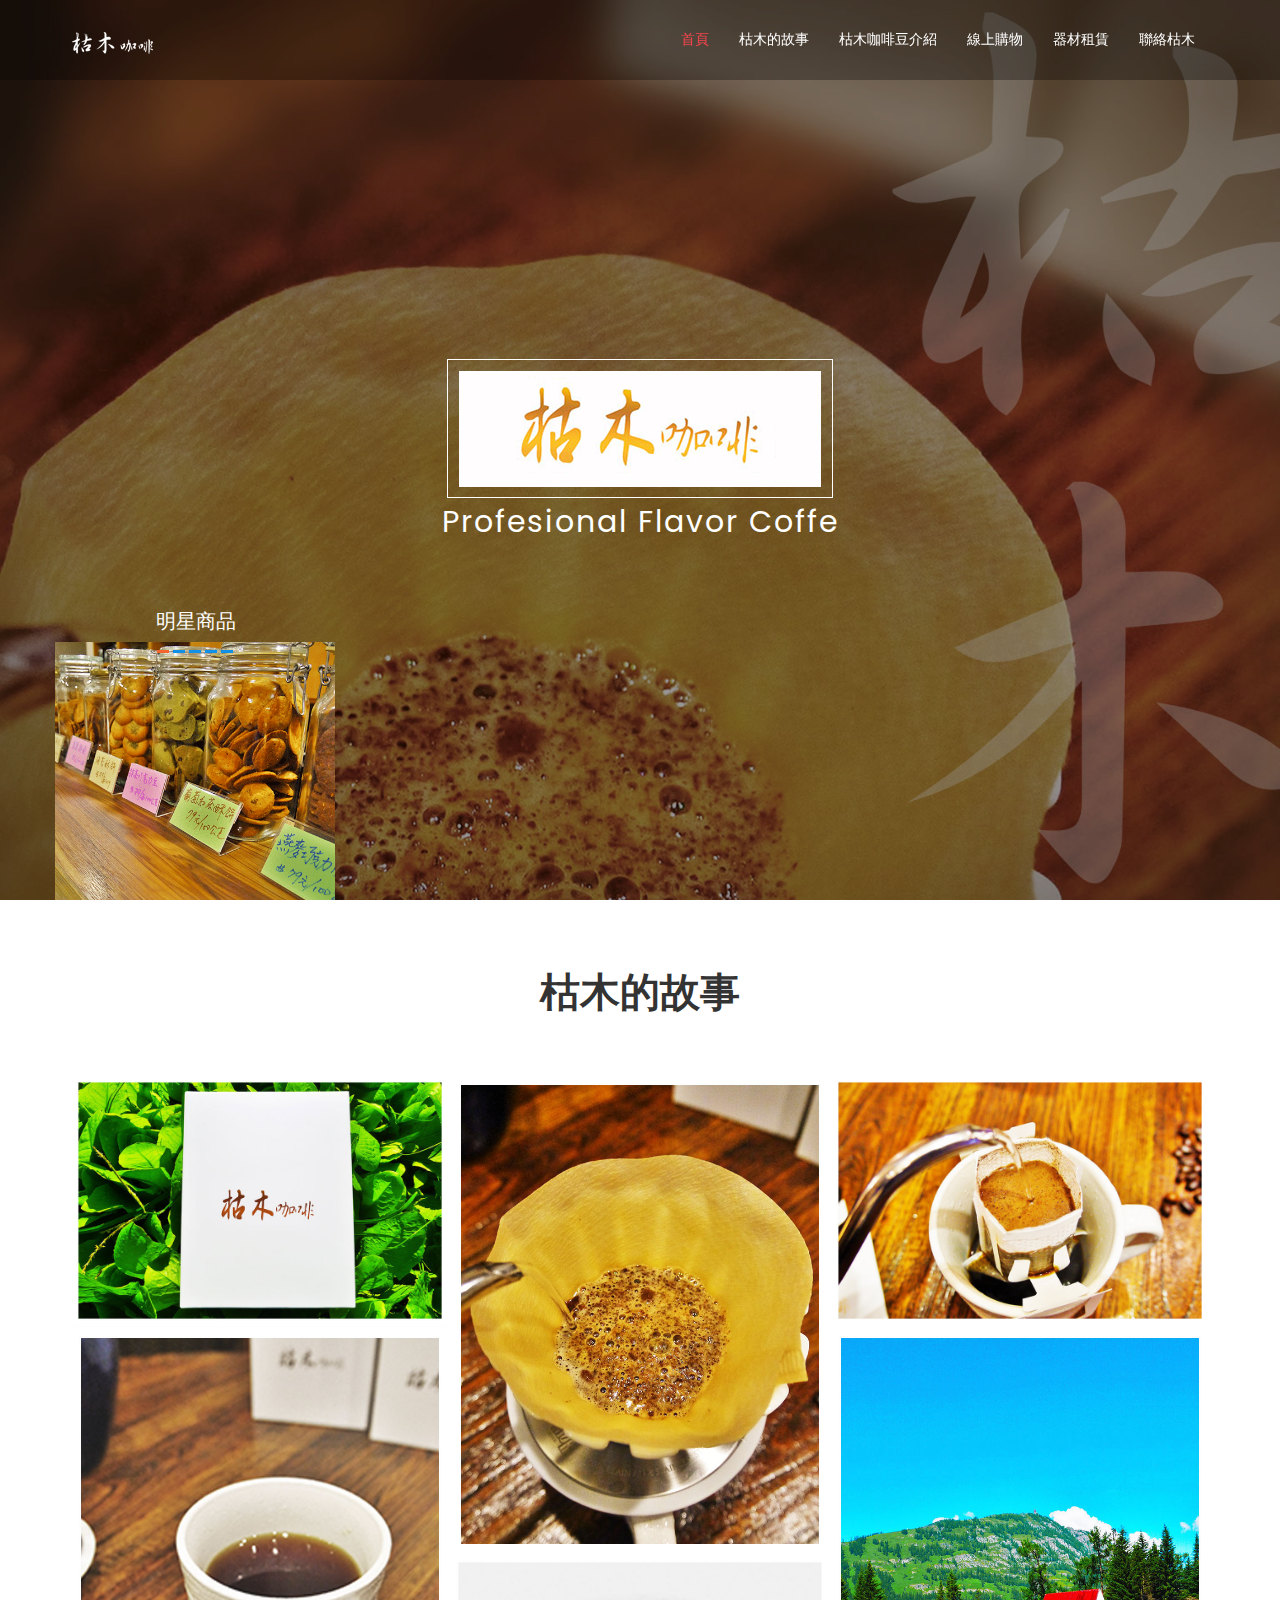
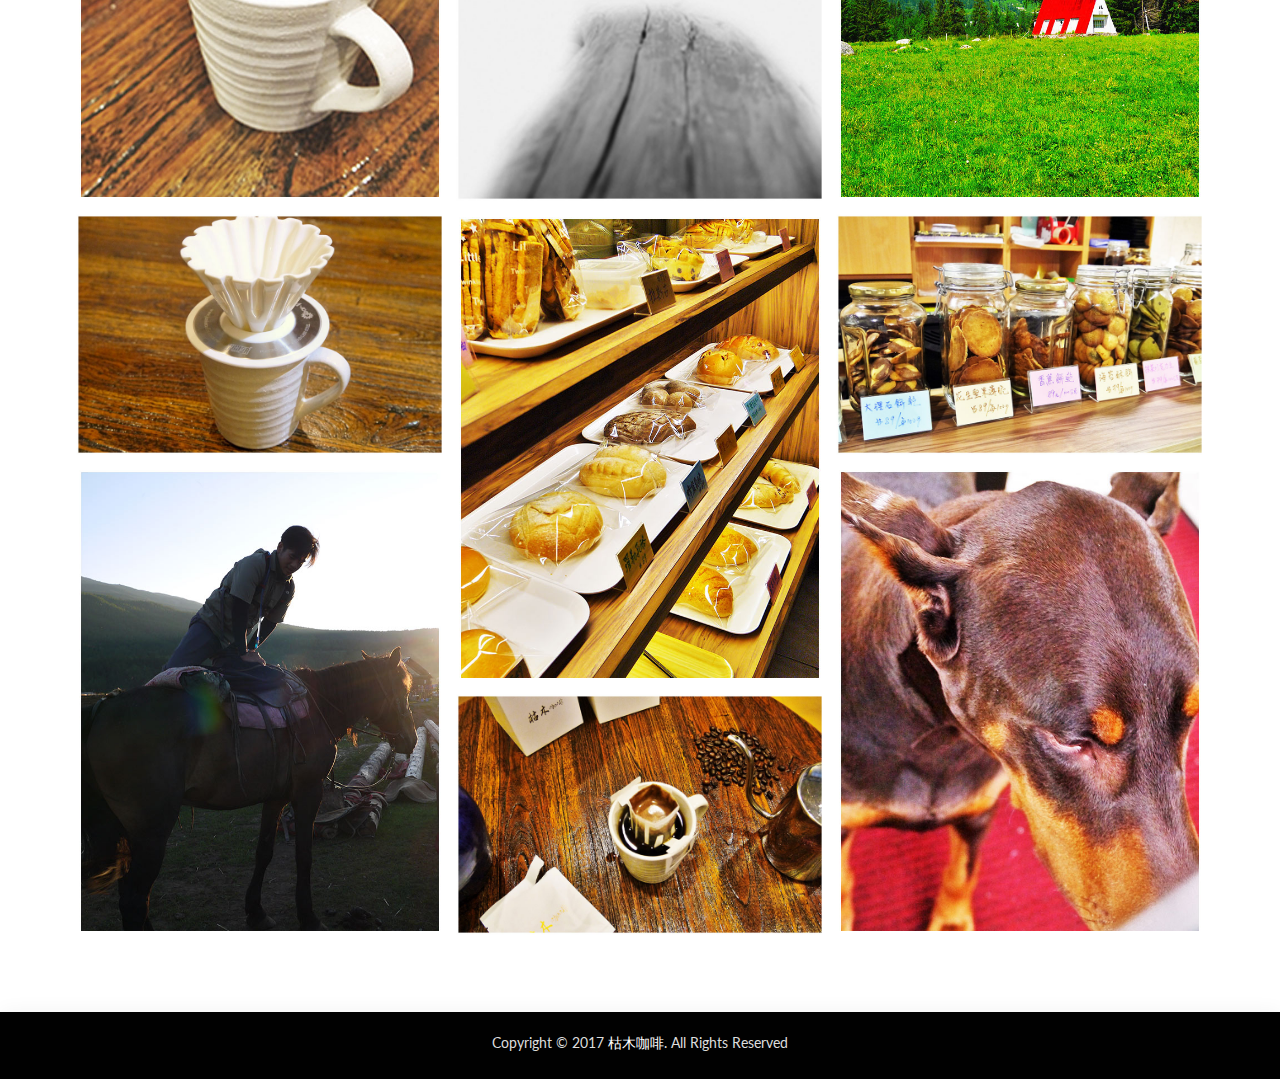
==== index.html @ c075220a "Add files via upload" ====
<!doctype html>
<html class="no-js" lang="en">
	<head>
		<meta charset="utf-8">
		<meta http-equiv="x-ua-compatible" content="ie=edge">
		<title> 枯木咖啡 </title>
		<meta name="description" content="">
		<meta name="viewport" content="width=device-width, initial-scale=1">

		<!-- favicon -->
		<link rel="shortcut icon" type="image/x-icon" href="img/logo/favicon.ico">

		<!-- all css here -->

		<!-- bootstrap v3.3.6 css -->
		<link rel="stylesheet" href="css/bootstrap.min.css">
		<!-- Animate text css -->
		<link rel="stylesheet" href="css/animate.css">
		<!-- font-awesome css -->
		<link rel="stylesheet" href="css/font-awesome.min.css">
		<!-- video min css -->
		<link rel="stylesheet" href="css/vide.min.css">
		<!-- owl-carousel css -->
		<link rel="stylesheet" href="css/owl.transitions.css">
		<link rel="stylesheet" href="css/owl.carousel.css">
		<!-- style css -->
		<link rel="stylesheet" href="style.css">
		<!-- responsive css -->
		<link rel="stylesheet" href="css/responsive.css">
		<!-- modernizr css -->
		<script src="js/vendor/modernizr-2.8.3.min.js"></script>
	</head>
	<body data-spy="scroll" data-target="#navbar-example">
		<!--[if lt IE 8]>
			<p class="browserupgrade">You are using an <strong>outdated</strong> browser. Please <a href="http://browsehappy.com/">upgrade your browser</a> to improve your experience.</p>
		<![endif]-->

        <div id="preloader"></div>
		<header>
			<!-- Start Top Header -->
			<div id="sticker" class="header-area">
				<div class="container">
					<!-- Navigation -->
					<nav class="navbar navbar-default">
						<!-- Brand and toggle get grouped for better mobile display -->
						<div class="navbar-header">
							<button type="button" class="navbar-toggle collapsed" data-toggle="collapse" data-target=".bs-example-navbar-collapse-1" aria-expanded="false">
								<span class="sr-only">Toggle navigation</span>
								<span class="icon-bar"></span>
								<span class="icon-bar"></span>
								<span class="icon-bar"></span>
							</button>
							<!-- Brand -->
						<a class="navbar-brand page-scroll" href="index.html"><img src="img/logo/logo2.png" alt=""></a>
						</div>
						<!-- Collect the nav links, forms, and other content for toggling -->
						<div class="collapse navbar-collapse main-menu bs-example-navbar-collapse-1" id="navbar-example">
							<ul class="nav navbar-nav navbar-right">
								<li class="active">
									<a class="page-scroll" href="#home">首頁</a>
								</li>
								<li>
									<a class="page-scroll" href="#portfolio">枯木的故事</a>
								</li>
								<li>
									<a class="page-scroll" href="#productinfo">枯木咖啡豆介紹</a>
								</li>
								<li>
									<a class="page-scroll" href="#shopping">線上購物</a>
								</li>
								<li>
									<a class="page-scroll" href="#equip">器材租賃</a>
								</li>
								<li>
									<a class="page-scroll" href="#contact">聯絡枯木</a>
								</li>
							</ul>
						</div>
						<!-- navbar-collapse -->
					</nav>
					<!-- END: Navigation -->
				</div>
			</div>
			<!-- End Top Header -->
			<!-- Start Bottom Header -->
			<div id="home" class="header-img">
			    <div class="header-overlay"></div>
				<div class="container">
					<div class="row">
						<div class="col-md-12 col-sm-12 col-xs-12 text-center">
							<div class="header-bottom">
								<div class="layer2 wow zoomIn" data-wow-duration="1s" data-wow-delay=".4s">
									<img src="img/background/mainlogo.png"/>
									<!--<h1 class="title2 mes-title2">枯木咖啡</h1>-->
								</div>
								<div class="layer3 wow zoomInUp" data-wow-duration="2s" data-wow-delay="1s">
									<h2 class="title3">Profesional Flavor Coffe</h2>
								</div>
							</div>
						</div>
					</div>
					<div class="row three-row">
						<div class="col-md-12 col-sm-12 hidden-xs text-left">
							<div class="head-left">
                                <div class="layer6">
                                	<h4 class="title6">明星商品</h4>
                                </div>
                                <div class="animate-img2 slide-indicator">
                                	<div class="left-layer1">
                                		<a href="#"><img src="img/header/ani1.gif" alt=""></a>
                                	</div>
                                	<div class="left-layer2">
                                		<a href="#"><img src="img/header/ani2.gif" alt=""></a>
                                	</div>
                                	<div class="left-layer3">
                                		<a href="#"><img src="img/header/ani3.gif" alt=""></a>
                                	</div>
                                	<div class="left-layer4">
                                		<a href="#"><img src="img/header/ani4.gif" alt=""></a>
                                	</div>
                                	<div class="left-layer5">
                                		<a href="#"><img src="img/header/ani5.gif" alt=""></a>
                                	</div>
                                </div>
							</div>
					    </div>
					</div>
				</div>
			</div>
			<!-- Start Bottom Header -->
		</header>
		<!-- END Header -->
		<!-- Start portfolio Area -->
		<div id="portfolio" class="portfolio-inner area-padding">
			<div class="container">
				<!-- section head -->
				<div class="row">
					<div class="col-md-12 col-sm-12 col-xs-12">
						<div class="section-head text-center">
							<h3>枯木的故事</h3>
						</div>
					</div>
				</div>
				<div class="row">
					<!-- Start portfolio Area -->
					<div class="awesome-project fix text-center">
						<div class="col-md-12 col-sm-12 col-xs-12">
							<div class="awesome-menu ">
								<!--
								<ul class="portfolio-menu">
									<li><a href="#" class="active" data-filter="*" >所有紀事</a></li>
									<li><a href="#" data-filter=".degien">原野情懷</a></li>
									<li><a href="#" data-filter=".development">特色商品</a></li>
									<li><a href="#" data-filter=".photoshop">忠實夥伴</a></li>
								</ul>-->
							</div>
						</div>
					</div>
				</div>
				<div class="row">
					<div class="col-md-12 col-sm-12">
						<div class="portfolio-content masonry-portfolio">
							<!-- single-awesome-project start -->
							<div class="single-awesome-project photoshop development">
								<div class="awesome-img">
									<a href="project-1.html"><img src="img/portfolio/1.jpg" alt="" /></a>
									<div class="add-actions">
										<div class="project-dec">
											<h5><a href="project-1.html">枯木咖啡精選禮盒</a></h5>
											<span>On Sale</span>
										</div>
									</div>
								</div>
							</div>
							<!-- single-awesome-project start -->
							<div class="single-awesome-project photoshop degien">
								<div class="awesome-img">
									<a href="#"><img src="img/portfolio/masonry/7.jpg" alt="" /></a>
									<div class="add-actions">
										<div class="project-dec">
											<h5><a href="#">手沖咖啡</a></h5>
											<span>Pour Over Coffee</span>
										</div>
									</div>
								</div>
							</div>
							<!-- single-awesome-project start -->
							<div class="single-awesome-project degien ">
								<div class="awesome-img">
									<a href="project-1.html"><img src="img/portfolio/2.jpg" alt="" /></a>
									<div class="add-actions">
										<div class="project-dec">
											<h5><a href="project-1.html">掛耳式咖啡包</a></h5>
											<span>Drip Bag Coffee</span>
										</div>
									</div>
								</div>
							</div>
							<!-- single-awesome-project start -->
							<div class="single-awesome-project photoshop">
								<div class="awesome-img">
									<a href="#"><img src="img/portfolio/masonry/8.jpg" alt="" /></a>
									<div class="add-actions">
										<div class="project-dec">
											<h5><a href="#">現煮熱咖啡</a></h5>
											<span>Enjoy Coffee</span>
										</div>
									</div>
								</div>
							</div>
							<!-- single-awesome-project start -->
							<div class="single-awesome-project degien development">
								<div class="awesome-img">
									<a href="project-1.html"><img src="img/portfolio/masonry/9.jpg" alt="" /></a>
									<div class="add-actions">
										<div class="project-dec">
											<h5><a href="project-1.html">塞外風情</a></h5>
											<span>Landscape</span>
										</div>
									</div>
								</div>
							</div>
							<!-- single-awesome-project start -->
							<div class="single-awesome-project development">
								<div class="awesome-img">
									<a href=""><img src="img/portfolio/3.jpg" alt="" /></a>
									<div class="add-actions">
										<div class="project-dec">
											<h5><a href="">關於枯木</a></h5>
											<span>Brand Story</span>
										</div>
									</div>
								</div>
							</div>
							<!-- single-awesome-project start -->
							<div class="single-awesome-project photoshop development">
								<div class="awesome-img">
									<a href="project-1.html"><img src="img/portfolio/4.jpg" alt="" /></a>
									<div class="add-actions">
										<div class="project-dec">
											<h5><a href="project-1.html">咖啡周邊</a></h5>
											<span>Equipments</span>
										</div>
									</div>
								</div>
							</div>
							<!-- single-awesome-project start -->
							<div class="single-awesome-project photoshop degien">
								<div class="awesome-img">
									<a href="project-1.html"><img src="img/portfolio/masonry/10.jpg" alt="" /></a>
									<div class="add-actions">
										<div class="project-dec">
											<h5><a href="project-1.html">新鮮麵包</a></h5>
											<span>Breads</span>
										</div>
									</div>
								</div>
							</div>
							<!-- single-awesome-project start -->
							<div class="single-awesome-project photoshop development">
								<div class="awesome-img">
									<a href="project-1.html"><img src="img/portfolio/5.jpg" alt="" /></a>
									<div class="add-actions">
										<div class="project-dec">
											<h5><a href="project-1.html">手工餅乾</a></h5>
											<span>Hand-made Cookie</span>
										</div>
									</div>
								</div>
							</div>
							<!-- single-awesome-project start -->
							<div class="single-awesome-project degien">
								<div class="awesome-img">
									<a href="project-1.html"><img src="img/portfolio/masonry/11.jpg" alt="" /></a>
									<div class="add-actions">
										<div class="project-dec">
											<h5><a href="project-1.html">邊疆豪情</a></h5>
											<span>Frontier</span>
										</div>
									</div>
								</div>
							</div>
							<!-- single-awesome-project start -->
							<div class="single-awesome-project photoshop degien">
								<div class="awesome-img">
									<a href="#"><img src="img/portfolio/masonry/12.jpg" alt="" /></a>
									<div class="add-actions">
										<div class="project-dec">
											<h5><a href="#">最忠實的夥伴</a></h5>
											<span>My Partners</span>
										</div>
									</div>
								</div>
							</div>
							<!-- single-awesome-project start -->
							<div class="single-awesome-project photoshop">
								<div class="awesome-img">
									<a href="project-1.html"><img src="img/portfolio/6.jpg" alt="" /></a>
									<div class="add-actions">
										<div class="project-dec">
											<h5><a href="project-1.html">各式咖啡</a></h5>
											<span>Coffee Beans</span>
										</div>
									</div>
								</div>
							</div>
						</div>
					</div>
				</div>
			</div>
		</div>
		<!-- End portfolio Area -->
		<div class="clearfix"></div>
		<!-- End Contact Area -->
		<!-- Start Footer bottom Area -->
		<div class="footer-area text-center">
		   <div class="container">
			   <div class="row">
				  <div class="col-lg-12 col-md-12 col-sm-12 col-xs-12">
						<div class="copyright text-center">
							<p>Copyright © 2017 <a href="#"> 枯木咖啡</a>. All Rights Reserved</p>
						</div>
				   </div>
			   </div>
		   </div>
		</div>

		<!-- all js here -->

		<!-- jquery latest version -->
		<script src="js/vendor/jquery-1.12.4.min.js"></script>
		<!-- bootstrap js -->
		<script src="js/bootstrap.min.js"></script>
		<!-- easing js -->
		<script src="js/easing.js"></script>
        <!-- ytplayer js -->
        <script src="js/ytplayer.min.js"></script>
        <!-- Ajax js -->
        <script src="js/ajax.js"></script>
        <!-- animated js -->
        <script src="js/isotope.pkgd.min.js"></script>
        <!-- animated js -->
        <script src="js/owl.carousel.min.js"></script>
        <!-- wow js -->
        <script src="js/wow.min.js"></script>
		<!-- plugins js -->
		<script src="js/plugins.js"></script>
		<!-- main js -->
		<script src="js/main.js"></script>
	</body>

</html>
---- css/vide.min.css ----
@charset"UTF-8";.mb_YTPBar,.mb_YTPBar span.mb_YTPUrl a{color:#fff}@font-face{font-family:ytpregular;src:url(font/ytp-regular.eot)}@font-face{font-family:ytpregular;src:url([data-uri])format('woff'),url(font/ytp-regular.ttf)format('truetype');font-weight:400;font-style:normal}.mb_YTPlayer:focus{outline:0}.mbYTP_wrapper{display:block;transform:translateZ(0)translate3d(0,0,0);transform-style:preserve-3d;perspective:1000;-webkit-backface-visibility:hidden;backface-visibility:hidden;box-sizing:border-box}.mb_YTPlayer .loading{position:absolute;top:10px;right:10px;font-size:12px;color:#fff;background:rgba(0,0,0,.51);text-align:center;padding:2px 4px;border-radius:5px;font-family:"Droid Sans",sans-serif;-webkit-animation:fade .1s infinite alternate;animation:fade .1s infinite alternate}@-webkit-keyframes fade{0%{opacity:.5}100%{opacity:1}}@keyframes fade{0%{opacity:.5}100%{opacity:1}}.YTPFullscreen{display:block!important;position:fixed!important;width:100%!important;height:100%!important;top:0!important;left:0!important;margin:0!important;border:none!important;opacity:1!important;background-color:#000}.mbYTP_wrapper iframe{max-width:4000px!important}.inline_YTPlayer{margin-bottom:20px;vertical-align:top;position:relative;left:0;overflow:hidden;border-radius:4px;box-shadow:0 0 5px rgba(0,0,0,.7);background:rgba(0,0,0,.5)}.inline_YTPlayer img{border:none!important;margin:0!important;padding:0!important;transform:none!important}.mb_YTPBar,.mb_YTPBar .buttonBar{box-sizing:border-box;left:0;padding:5px;width:100%}.mb_YTPBar .ytpicon{font-size:20px;font-family:ytpregular}.mb_YTPBar .mb_YTPUrl.ytpicon{font-size:30px}.mb_YTPBar{transition:opacity .5s;display:block;height:10px;background:#333;position:fixed;bottom:0;text-align:left;z-index:1000;font:14px/16px sans-serif;opacity:.1}.mb_YTPBar.visible,.mb_YTPBar:hover{opacity:1}.mb_YTPBar .buttonBar{transition:all .5s;background:0 0;font:12px/14px Calibri;position:absolute;top:-30px;height:40px}.mb_YTPBar:hover .buttonBar{background:rgba(0,0,0,.4)}.mb_YTPBar span{display:inline-block;font:16px/20px Calibri,sans-serif;position:relative;width:30px;height:25px;vertical-align:middle}.mb_YTPBar span.mb_YTPTime{width:130px}.mb_YTPBar span.mb_OnlyYT,.mb_YTPBar span.mb_YTPUrl{position:absolute;width:auto;display:block;top:6px;right:10px;cursor:pointer}.mb_YTPBar span.mb_YTPUrl img{width:60px}.mb_YTPBar span.mb_OnlyYT{left:300px;right:auto}.mb_YTPBar span.mb_OnlyYT img{width:25px}.mb_YTPBar .mb_YTPMuteUnmute,.mb_YTPBar .mb_YTPPlaypause,.mb_YTPlayer .mb_YTPBar .mb_YTPPlaypause img{cursor:pointer}.mb_YTPBar .mb_YTPProgress{height:10px;width:100%;background:#222;bottom:0;left:0}.mb_YTPBar .mb_YTPLoaded{height:10px;width:0;background:#444;left:0}.mb_YTPBar .mb_YTPseekbar{height:10px;width:0;background:#bb110e;bottom:0;left:0;box-shadow:rgba(82,82,82,.47)1px 1px 3px}.mb_YTPBar .YTPOverlay{backface-visibility:hidden;-webkit-backface-visibility:hidden;-webkit-transform-style:"flat";box-sizing:border-box}.YTPOverlay.raster{background:url(images/raster.png)}.YTPOverlay.raster.retina{background:url(images/raster@2x.png)}.YTPOverlay.raster-dot{background:url(images/raster_dot.png)}.YTPOverlay.raster-dot.retina{background:url(images/raster_dot@2x.png)}.mb_YTPBar .simpleSlider{position:relative;width:100px;height:10px;border:1px solid #fff;overflow:hidden;box-sizing:border-box;margin-right:10px;cursor:pointer!important;border-radius:3px}.mb_YTPBar.compact .simpleSlider{width:40px}.mb_YTPBar .simpleSlider.muted{opacity:.3}.mb_YTPBar .level{position:absolute;left:0;bottom:0;background-color:#fff;box-sizing:border-box}.mb_YTPBar .level.horizontal{height:100%;width:0}.mb_YTPBar .level.vertical{height:auto;width:100%}
---- style.css ----
/*-----------------------------------------------------------------------------------

    Template Name: Bond
    Template URI: http://usdtheme.com
    Description: This is html5 template
    Author: usdtheme
    Author URI: http://usdtheme.com
    Version: 1.0

-----------------------------------------------------------------------------------

    CSS INDEX
    ===================

    1. Theme Default CSS (body, link color, section etc)
    2. Header Area
    2.1. Header Bottom
    2.2. Sticky Menu
    3. About Area
    4. Feature Area
    5. Portfolio Area
    6. Blog Area
    7. Contact Area
    8. Footer Area
    9. Home 2
    9.1.Testimonial Area
    10. Home 3
    10.1. Team member Area
    11. Home 4
    11.1. Add Area
    11.2. Pricing Table
    12. Home 5
    13. Home 6
    14. Blog
    15. Blog Details
    16. Projects css

-----------------------------------------------------------------------------------*/

/*----------------------------------------*/
/* Google Fonts
/*----------------------------------------*/
@import url('https://fonts.googleapis.com/css?family=Lato:400,700|Poppins:400,600,700');

/*----------------------------------------*/
/*  1.  Theme default CSS
/*----------------------------------------*/
html, body {
	height: 100%;
}
.floatleft {
	float:left;
}
.floatright {
	float:right;
}
.alignleft {
	float:left;
	margin-right:15px;
	margin-bottom: 15px;
}
.alignright {
	float:right;
	margin-left:15px;
	margin-bottom: 15px;
}
.aligncenter {
	display:block;
	margin:0 auto 15px;
}
a:focus {
	outline:0px solid;
}
:focus {
outline: -webkit-focus-ring-color auto 0px;
}
img {max-width:100%;
	height:auto;
}
.fix {
	overflow:hidden;
}
p {
  margin:0 0 15px;
  color: #444;
}
h1, h2, h3, h4, h5, h6 {
  font-family: 'Microsoft JhengHei UI','微軟正黑體','Poppins', sans-serif;
  margin: 0 0 10px;
  color: #444;
}
 a {
	transition: all 0.3s ease 0s;
	text-decoration:none;
}
a:hover {
  color: #333;
  text-decoration: none;
}
ul{
list-style: outside none none;
margin: 0;
padding: 0;
}
#scrollUp {
  background: #000 none repeat scroll 0 0;
  border: 1px solid #fff;
  border-radius: 2px;
  bottom: 15px;
  box-shadow: 0 0 10px rgba(0, 0, 0, 0.05);
  color: #fff;
  font-size: 20px;
  height: 34px;
  line-height: 31px;
  opacity: 0.6;
  right: 15px;
  text-align: center;
  transition: all 0.3s ease 0s;
  width: 34px;
  z-index: 99999 !important;
}
#scrollUp:hover {
  background: #333;
  opacity: 1;
  border: 1px solid #333;
}
header {
  position: static;
  top: 0;
  left: 0;
  width: 100%;
  z-index: 99;
}
.clear{
	clear:both;
}
div#preloader { position: fixed; left: 0; top: 0; z-index: 99999; width: 100%; height: 100%; overflow: visible; background: #fff url('img/logo/preloader.gif') no-repeat center center; }

body {
  background: #fff none repeat scroll 0 0;
  color: #999999;
  font-family: 'Lato', sans-serif;
  font-size: 14px;
  text-align: left;
  overflow-x: hidden;
  line-height: 22px;
}
::-moz-selection {
  background: #fff;
  text-shadow: none;
}
::selection {
  background: #fff;
  text-shadow: none;
}
.browserupgrade {
  margin: 0.2em 0;
  background: #ccc;
  color: #000;
  padding: 0.2em 0;
}
.area-padding {
  padding: 70px 0;
}
/*--------------------------------*/
/*  2. Header Area
/*--------------------------------*/
header {
  background-attachment: fixed;
  background-image: url("img/background/bg1.jpg");
  background-position: center center;
  background-repeat: no-repeat;
  background-size: cover;
}
.navbar-header a.navbar-brand {
  display: inline-block;
  padding: 30px 0 20px;
  height: 80px;
}
.main-menu ul.navbar-nav li {
  display: inline-block;
  padding: 0px 13px;
}
.main-menu ul.navbar-nav li a {
  background: rgba(0, 0, 0, 0) none repeat scroll 0 0;
  color: #fff;
  font-size: 14px;
  font-weight: 500;
  padding: 29px 2px;
  text-transform: capitalize;
}
.main-menu ul.navbar-nav li.active a:hover {
  background: none;
  color:#ec5c4d;
}
.main-menu ul.navbar-nav li.active a:focus {
	color: #fff;
}
.main-menu ul.navbar-nav li.active a {
  background: rgba(0, 0, 0, 0) none repeat scroll 0 0;
  color: #FA444C;
}
.main-menu ul.navbar-nav li a:hover {
  color:#f8f8f8;
}
.navbar {
  border: medium none;
  margin-bottom: 0;
}
.navbar-default {
  background: rgba(0, 0, 0, 0) none repeat scroll 0 0;
}
.navbar-default .navbar-toggle {
  background: rgba(0, 0, 0, 0) none repeat scroll 0 0;
  border: medium none;
  border-radius: 0;
  padding: 25px 0px;
}
.navbar-default .navbar-nav > li > a:hover, .navbar-default .navbar-nav > li > a:focus {
  background-color: transparent;
  color: #fff;
}
.navbar-default .navbar-toggle:hover, .navbar-default .navbar-toggle:focus {
  background: none;
}
.navbar-default .navbar-toggle .icon-bar {
  background-color: #fff;
  width: 30px;
  height: 2px;
}
/*--------------------------------*/
/* 2.1. Stick menu
/*--------------------------------*/
.stick .navbar-header a.navbar-brand {
  display: inline-block;
  height: 50px;
  padding: 24px 0 20px;
}
.stick .main-menu ul.nav > li > a:hover {
  color:#f3652a;
}
.stick .main-menu ul.navbar-nav li.active a {
  background: rgba(0, 0, 0, 0) none repeat scroll 0 0;
  color: #f3652a;
}
.stick .mainmenu ul#nav >li:hover>a,.stick .mainmenu ul#nav li .mega-menu,.stick .mainmenu ul#nav li ul.sub-menu{
  background-color: #f5f5f5;
  color: #333;
  outline: medium none;
}
.stick .mainmenu ul#nav li:hover ul.sub-menu li a:hover,.mainmenu ul#nav li .mega-menu span>a:hover,.stick .mainmenu ul#nav li .mega-menu-shop a.mega-menu-title:hover{
  color:#333;
}
.stick .logo {
  height: 20px;
}
.stick .logo a{margin-top:0px}
.header-area.stick {
  background: rgba(0, 0, 0, 0.9) none repeat scroll 0 0;
  box-shadow: 2px 2px 20px #ccc;
}
.stick .navbar-default .navbar-toggle .icon-bar {
  background-color: #fff;
  height: 2px;
  width: 30px;
}
.stick .navbar-default .navbar-toggle {
  padding: 10px 0px;
}
/*--------------------------------*/
/*  2.2.Header Bottom Area
/*--------------------------------*/
.title1 {
    color: #fff;
    font-size: 28px;
    font-weight: 600;
    letter-spacing: 5px;
}
.title3 {
    color: #fff;
    font-size: 30px;
    font-weight: 400;
    letter-spacing: 2px;
}
.title2 {
  color: #fff;
  font-size: 70px;
  font-weight: 600;
  letter-spacing: 4px;
  padding: 20px 0;
}
.first-row {
  height: 100%;
  position: absolute;
  right: 0;
  top: 12%;
  width: 100%;
}
.three-row{
  height: 100%;
  position: absolute;
  left: 0;
  top:100%;
  width: 100%;
}
.head-right {
  height: auto;
  left: 50%;
  margin-left: -75px;
  position: absolute;
  text-align: center;
  top: 0;
}
.animate-img {
  height: 120px;
  width: 120px;
}
.head-left {
  bottom: -21px;
  height: auto;
  left: 70px;
  position: absolute;
  width: 281px;
}
.animate-img2 {
  height: 280px;
  width: 280px;
}
header .container {
  display: table;
  height: 100%;
}
header .row {
  display: table-cell;
  vertical-align: middle;
}
.header-img {
  overflow: hidden;
  position: relative;
}
.header-overlay {
  background: rgba(0, 0, 0, 0.4) none repeat scroll 0 0;
  height: 100%;
  position: absolute;
  top: 0;
  width: 100%;
}
.header-area {
  background: rgba(0, 0, 0, 0.3) none repeat scroll 0 0;
  left: 0;
  margin: 0 auto;
  max-width: 100%;
  position: fixed !important;
  right: 0;
  top: 0;
  z-index: 9999;
}
.logo {
  height: 40px;
  padding: 20px 0;
}
.logo a {
  display: inline-block;
  margin-top: 8px;
}
.sticky-logo > img {
  display: none;
}
.title6 {
  color: #fff;
  font-size: 20px;
  font-weight: 500;
  text-align: center;
}
.slide-indicator.owl-carousel.owl-theme .owl-controls .owl-dots div.owl-dot > span {
  background: #1090e6 none repeat scroll 0 0;
  display: inline-block;
  height: 3px;
  transition: all 0.4s ease 0s;
  width: 12px;
}
.slide-indicator.owl-carousel.owl-theme .owl-controls .owl-dots {
  display: block;
  left: 50%;
  margin-left: -40px;
  position: absolute;
  top: -5px;
}
.slide-indicator.owl-carousel.owl-theme .owl-controls .owl-dots div.owl-dot {
  display: inline-block;
  margin: 0 2px;
}
.slide-indicator.owl-carousel.owl-theme .owl-controls .owl-dots div.owl-dot.active span {
  background: #f3652a none repeat scroll 0 0;
}
/*--------------------------------*/
/*  3.About Area
/*--------------------------------*/
.section-head {
  display: block;
  margin-bottom: 40px;
}
.about-self {
  padding: 30px 0;
}
.self-head > p {
  font-size: 14px;
  line-height: 26px;
}
.self-img {
    height: auto;
    position: relative;
    width: 100%;
	overflow: hidden;
}
.self-img::after {
  background: rgba(0, 0, 0, 0.4) none repeat scroll 0 0;
  content: "";
  height: 100%;
  left: 20px;
  position: absolute;
  top: 136px;
 -webkit-transform: rotate(-32deg);
 -moz-transform: rotate(-32deg);
 -o-transform: rotate(-32deg);
 -ms-transform: rotate(-32deg);
  width: 130%;
}
.self-img > a {
  display: block;
  overflow: hidden;
}
.skills-idea ul li a i {
  border: 1px solid #333;
  border-radius: 50%;
  color: #333;
  font-size: 24px;
  height: 50px;
  line-height: 46px;
  margin: 0 20px 20px 0;
  text-align: center;
  width: 50px;
}
.skills-idea ul li a {
  color: #333;
  font-size: 20px;
}
.skills-idea ul li a i:hover {
  background: #333;
  color: #fff;
}
.self-head > h3 {
  font-size: 24px;
  font-weight: 600;
  margin-bottom: 15px;
}
/*--------------------------------*/
/* 4.Feature Area
/*--------------------------------*/
.feature-area {
  background: rgba(0, 0, 0, 0.02) none repeat scroll 0 0;
  display: block;
  overflow: hidden;
}
.about-details {
  padding: 20px 20px 20px 0;
  transition: all 0.4s ease 0s;
}
.about-details:hover {
  background: #fff none repeat scroll 0 0;
  padding: 20px 0 20px 20px;
  transition: all 0.5s ease 0s;
}
.about-details:hover .about-icon {
    color:#FA444C;
}
.about-details:hover h4 {
    color: #FA444C;
}
.row.second-row {
  margin-top: 40px;
}
.section-head h3 {
  color: #333;
  display: inline-block;
  font-size: 40px;
  font-weight: 700;
}
.section-head.section-2> h3 {
  color: #333;
}
.about-icon {
  color: #666;
  display: inline-block;
  font-size: 30px;
  height: 60px;
  line-height: 60px;
  margin-bottom: 5px;
  width: 60px;
}
.single-about > h4 {
  color: #333;
  font-size: 20px;
}
.single-about > p {
  color: #333;
}
.single-about {
  padding: 0 12px;
}
/*--------------------------------*/
/*  5.Portfolio Area
/*--------------------------------*/
.portfolio-main {
  background: #f8f8f8 none repeat scroll 0 0;
}
.single-awesome-project {
  float: left;
  overflow: hidden;
  width:100%;
}
.first-item {
  margin-bottom: 30px;
}
.awesome-img{
  display: block;
  width: 100%;
  height: 100%;
  position: relative;
}
.awesome-img > a {
  display: block;
  position: relative;
}
.single-awesome-project:hover .awesome-img > a::after{
	opacity: 1;
}
.single-awesome-project:hover .add-actions{
	opacity: 1;
    top: 50%;
}
.single-awesome-project {
  margin-bottom: 30px;
}
.awesome-img > a::after {
  background: rgba(0, 0, 0, 0.85) none repeat scroll 0 0;
  content: "";
  height: 100%;
  left: 0;
  position: absolute;
  top: 0;
  width: 100%;
  opacity: 0;
  transition: 0.4s;
}
.add-actions {
  display: block;
  height: 100%;
  left: 0;
  opacity: 0;
  margin-top: -20px;
  position: absolute;
  text-align: center;
  top: 40%;
  transition: all 0.4s ease 0s;
  width: 100%;
}
.project-dec {
  display: inline-block;
}
.project-dec h5 {
  margin-bottom: 5px;
}
.project-dec h5 a:hover {
	color: #fa444c;
}
.project-dec h5 a {
  color: #ddd;
  font-size: 18px;
  font-weight: 400;
  text-decoration: none;
  text-transform: capitalize;
}
.project-dec span {
  color: #ddd;
  font-size: 16px;
  font-weight: 400;
  text-transform: capitalize;
}
.pst-content {
  padding-left: 10px;
}
.portfolio-menu {
  margin-bottom: 40px;
}
.portfolio-menu li {
    display: inline-block;
	margin: 0px 6px;
}
.awesome-menu {
  padding-top: 10px;
}
.portfolio-menu li a {
  color: #666;
  display: inline-block;
  font-size: 16px;
  margin: 0 4px;
  padding: 8px 2px;
  text-transform: capitalize;
  transition: all 0.3s ease 0s;
}
.portfolio-menu li a.active {
  border-bottom: 1px solid #fa444c;
  color: #fa444c;
  text-decoration: none;
}
.portfolio-menu li a:hover {
  color: #fa444c;
  text-decoration: none;
}
.portfolio-content .single-awesome-project {
  float: left;
  margin: 0 !important;
  width: 33.33%;
}
/*----------------------------------------*/
/*  6. Blog Area
/*----------------------------------------*/
.blog-area {
  background: #f1f1f1 none repeat scroll 0 0;
}
.blog-carousel .image-blog {
    display: inline-block;
}
.img-blog {
  position: relative;
  display: block;
}
.single-blog .owl-buttons {
	display: none;
}
.single-blog a h4.sec-head:hover {
	color: #ec5c4d;
}
.single-blog a h4.sec-head {
  font-size: 20px;
  padding: 24px 0 0;
}
.banner-box span.date-time {
  background: #f4f4f4 none repeat scroll 0 0;
  border: 1px solid #d0d0d0;
  color: #444;
  font-size: 14px;
  font-weight: bold;
  height: 53px;
  left: 15px;
  line-height: 1.1;
  min-width: 53px;
  padding: 10px 0;
  position: absolute;
  text-align: center;
  top: 0;
}
.banner-box .date-time .days {display: block}
.banner-box .date-time .months {
    font-weight: normal;
}
.single-blog .blog-title {
  display: block;
}
.single-blog .blog-title span {
  display: block;
  font-size: 16px;
  font-weight: 600;
  text-transform: uppercase;
}
.single-blog p {
  font-size: 13px;
}
.modal-content-text.blog-modal{
  position: relative;
}
.modal-content-text.blog-modal .date-time {
  background: #fff none repeat scroll 0 0;
  left: 0;
  line-height: 56px;
  padding: 10px;
  position: absolute;
  top: 0;
  width: 60px;
}
.modal-content-text.blog-modal .date-time .months, .modal-content-text.blog-modal .date-time .days {
  color: #333;
  display: block;
  font-size: 16px;
  font-weight: 600;
  line-height: 22px;
}
.read-btn {
  border: 1px solid #666;
  color: #666;
  display: inline-block;
  font-size: 16px;
  font-weight: 600;
  padding: 10px 20px;
}
.read-btn:hover {
	background-color: #ec5c4d;
	color: #fff;
	border: 1px solid #ec5c4d;
}
/*----------------------------------------*/
/*  7.	Contact Us  CSS
/*----------------------------------------*/
.contact-page-area {
    background: #f1f1f1 none repeat scroll 0 0;
    padding: 50px 0 70px;
}
.map-area {
  margin-bottom: 60px;
}
.contact-area {
  margin: 50px 0 0;
}
.contact-info {
  display: block;
  overflow: hidden;
  margin-bottom: 30px;
}
.contact-info h3, .contact-form h3 {
  border-bottom: 1px solid #c2c2c2 !important;
  color: #444;
  display: block;
  font-size: 16px;
  margin-bottom: 20px;
  padding-bottom: 8px;
  text-transform: uppercase;
  line-height: 20px;
}
.contact-info h3:before{
	content: "\f007";
	display: inline-block;
	font-family: FontAwesome;
	margin-right: 5px;
	vertical-align: text-bottom;
}
.contact-info ul li{
	border-bottom: 1px solid #e8e8e9;
	float: left;
	font-size: 12px;
	line-height: 40px;
	list-style: outside none none;
	margin: 0;
	padding: 0;
	width: 100%;
}
.contact-info ul li i{
	font-size: 16px;
	margin-right: 5px;
	width: 20px;
}
.contact-info ul li a:hover {text-decoration: underline;}
.contact-info ul li a {
  color: #ec5c4d;
}
.contact-form h3 {
  margin-bottom: 30px;
}
.contact-form input[type="text"], .contact-form input[type="email"] {
  border: 1px solid #ccc;
  border-radius: 0;
  height: 40px;
  padding-left: 20px;
  width: 100%;
  margin-bottom: 16px;
}
.contact-form textarea#message{
	border: 1px solid #ccc;
	border-radius: 0;
	height: 180px;
	padding: 20px;
	width: 100%;
}
.contact-form input[type="submit"] {
  background: rgba(0, 0, 0, 0) none repeat scroll 0 0;
  border: 1px solid #444;
  border-radius: 0;
  color: #444;
  font-size: 14px;
  font-weight: 700;
  margin-top: 16px;
  padding: 11px 24px;
  text-transform: uppercase;
  transition: all 0.3s ease 0s;
}
.contact-form input[type=submit]:hover{
    color:#fff;
    border: 1px solid #ec5c4d;
    background:#ec5c4d;
}
.left-contact {
    background: #eee none repeat scroll 0 0;
    padding: 0 20px 20px;
}
.left-cont-info ul li {
  border-bottom: 1px solid #ccc;
  display: block;
  padding: 15px 0;
}
.left-cont-info ul li a {
    color: #444;
}
.left-cont-info ul li a i {
    color: #ec5c4d;
    font-size: 16px;
    margin-right: 10px;
}
.left-side-icons ul li {
  display: inline-block;
  margin-right: 5px;
  margin-top: 20px;
}
.left-side-icons ul li a {
  border: 1px solid #ccc;
  color: #444;
  display: block;
  height: 40px;
  line-height: 40px;
  text-align: center;
  width: 40px;
}
.left-side-icons ul li a:hover {
  border: 1px solid #ec5c4d;
  color: #fff;
	background-color: #ec5c4d;
}
/*----------------------------------------
  8.Footer css
----------------------------------------*/
.footer-area.text-center {
  background: #010101 none repeat scroll 0 0;
  box-shadow: 1px 1px 20px #f1f1f1;
  padding: 20px 0 10px;
}
.copyright.text-center a {
  color: #fff;
}
.copyright.text-center > p {
  color: #ddd;
}
/*----------------------------------------
 9.Home page-2
----------------------------------------*/
.head2-overly {
  background: rgba(0, 0, 0, 0.4) none repeat scroll 0 0;
  height:100%;
  left:0px;
  position: absolute;
  top: 0;
  width: 100%;
}
.home-layout-2 .animate-img2 {
  height: 250px;
  width: 280px;
}
.slide2 .head-left {
  bottom: -21px;
  height: auto;
  left: 50%;
  margin: auto auto auto -130px;
  position: absolute;
  right: 0;
  width: 100%;
}
.portfolio-content.portfolio-2 .single-awesome-project {
  float: left;
  margin: 0 !important;
  width: 33.34%;
}
.add-area{
	position: relative;
	width: 100%;
	height: auto;
}
.add-overly {
  background: rgba(0, 0, 0, 0.4) none repeat scroll 0 0;
  height:100%;
  left:0px;
  position: absolute;
  top: 0;
  width: 100%;
}
/*----------------------------------------
 9.1.Testimonial Area Css
----------------------------------------*/
.testimonial-area {
  background: rgba(0, 0, 0, 0.9) none repeat scroll 0 0;
  display: block;
  position: relative;
  width: 100%;
}
.testimonial-content {
  padding: 70px 20px 90px;
}
.quate {
  border: 1px solid #fff;
  border-radius: 50%;
  color: #fff;
  display: inline-block;
  font-size: 24px;
  height: 70px;
  line-height: 70px;
  width: 70px;
}
.quate:hover {
  color: #f3652a;
}
.testi-img img {
  border: 1px solid rgba(0, 0, 0, 0.05);
  border-radius: 2px;
  height: 80px;
  margin: 0 auto;
  padding: 5px;
  transition: background 0.6s ease-out 0s;
  width: 80px !important;
}
.testi-text p {
  color: #ddd;
  font-size: 14px;
  font-style: italic;
  line-height: 1.5em;
  margin: 20px 0;
}
.testimonial-carousel.owl-carousel.owl-theme .owl-controls .owl-dots div.owl-dot > span {
  background: #1090E6 none repeat scroll 0 0;
  display: inline-block;
  height: 4px;
  width: 20px;
   -moz-transition:0.4s;
  -webkit-transition:0.4s;
  -o-transition:0.4s;
  -ms-transition:0.4s;
    transition:0.4s;
}
.testimonial-carousel.owl-carousel.owl-theme .owl-controls .owl-dots {
    bottom: -40px;
    display: block;
    left: 50%;
    margin-left: -45px;
    position: absolute;
}
.testimonial-carousel.owl-carousel.owl-theme .owl-controls .owl-dots div.owl-dot {
    display: inline-block;
    margin: 0 7px;
}
.testimonial-carousel.owl-carousel.owl-theme .owl-controls .owl-dots div.owl-dot.active span{
	background: #f3652a;
}
.testi-text.text-center > h6 {
  color: #fff;
  font-size: 20px;
  font-weight: 700;
  text-transform: uppercase;
}
.guest-rev {
    color: #ddd;
    font-size: 16px;
}
.guest-rev > a {
    color: #f3652a;
    font-size: 14px;
}
/*----------------------------------------
   10.Home page-3
----------------------------------------*/
.header-3 .container {
  display: table;
  height: 100%;
  width: 100%;
}
.top-slider.owl-carousel.owl-theme .owl-controls{
	position: relative;
}
.top-slider.owl-carousel.owl-theme .owl-controls .owl-dots {
  display: block;
  left: 14px;
}
.top-slider.owl-carousel.owl-theme .owl-controls .owl-dots div.owl-dot {
  display: block;
  height: 12px;
  margin-bottom: 10px;
  text-align: left;
}
.top-slider.owl-carousel.owl-theme .owl-controls .owl-dots div.owl-dot > span {
  background: #1090e6 none repeat scroll 0 0;
  display: inline-block;
  height: 2px;
  transition: all 0.4s ease 0s;
  width: 60px;
  left: 0;
}
.top-slider.owl-carousel.owl-theme .owl-controls .owl-dots div.owl-dot.active span {
  background: #f3652a none repeat scroll 0 0;
  left: 0;
  width: 100px;
}
.mid-slider.owl-carousel.owl-theme .owl-controls .owl-dots div.owl-dot > span {
  background: #1090e6 none repeat scroll 0 0;
  display: inline-block;
  height: 4px;
  transition: all 0.4s ease 0s;
  width: 20px;
}
.mid-slider.owl-carousel.owl-theme .owl-controls .owl-dots {
  bottom: 0;
  display: block;
  left: 50%;
  margin-left: -45px;
  position: absolute;
}
.mid-slider.owl-carousel.owl-theme .owl-controls .owl-dots div.owl-dot {
    display: inline-block;
    margin: 0 3px;
}
.mid-slider.owl-carousel.owl-theme .owl-controls .owl-dots div.owl-dot.active span{
	background: #f3652a;
}
.portfolio-content.portfolio-3 .single-awesome-project {
  float: left;
  margin: 0 !important;
  width: 33.34%;
  padding: 15px;
}
/*----------------------------------------
 10.1. Team member
----------------------------------------*/
.team-area {
  background: rgba(0, 0, 0, 0.02) none repeat scroll 0 0;
}
.team-hover ul li a {
    color: #fff;
}
.team-hover ul li:last-child a {
  margin-right: 0 !important;
}
.team-hover {
  background: rgba(0, 0, 0, 0.7) none repeat scroll 0 0;
  bottom: -70px !important;
  left: 0;
  margin: auto;
  opacity: 0 !important;
  padding: 15px 0;
  position: absolute;
  right: 0;
  text-align: center;
  transition: all 0.4s ease 0s;
}
.single-member:hover .team-hover{
	opacity: 1!important;
	bottom: 0 !important;
}
.single-member .team-img {
    display: block;
    position: relative;
	overflow: hidden;
}
.single-member .team-img a {
    display: block;
}
.team-content {
    background: #ccc none repeat scroll 0 0;
    padding: 10px;
}
.team-content h4 a:hover {
	color: #f3652a;
}
.team-content h4 a {
    color: #444;
}
.team-content p {
    margin-bottom: 0;
}
.team-content h4 {
    font-size: 16px;
    margin-bottom: 5px;
    text-transform: uppercase;
}
/*----------------------------------------
   11. Home-4
----------------------------------------*/
#home-4 {
    display: -webkit-box;
    display: -webkit-flex;
     display: -ms-flexbox;
    display: flex;
    -webkit-box-align: center;
    -webkit-align-items: center;
    -ms-flex-align: center;
     align-items: center;
    height: 100vh;
    position: relative;
    text-align: center;
}
#particles-js {
  position: absolute;
  width: 100%;
  height: 100vh;
  top: 0;
  left: 0;
}
.about-4 .self-img::after {
  background: rgba(0, 0, 0, 0) none repeat scroll 0 0;
}
/*--------------------------------*/
/* 11.1.Add Area
/*--------------------------------*/
.add-area {
  background: url(img/background/bg1.jpg);
  background-size: cover;
  background-repeat: no-repeat;
  background-position: top center;
  background-attachment: fixed;
  position: relative;
}
.add-text {
  padding: 80px 0px;
  display: block;
  overflow: hidden;
}
.add-content h2 {
  color: #fff;
  font-size: 40px;
  margin-bottom: 0;
  line-height: 64px;
}
.add-btn {
  background: transparent none repeat scroll 0 0;
  border: 1px solid #fff;
  border-radius: 50px;
  color: #fff;
  display: inline-block;
  font-size: 26px;
  font-weight: 600;
  letter-spacing: 0;
  margin-top: 0;
  padding: 18px 40px;
  text-transform: capitalize;
}
.add-btn:focus {
  color: #fff;
  text-decoration: none;
}
.add-btn:hover {
  background:#333;
  border: 1px solid #333;
  color: #fff;
}
/*----------------------------------------*/
/* 11.2. Pricing Area
/*----------------------------------------*/
.pricing-area {
  background: rgba(0, 0, 0, 0.02) none repeat scroll 0 0;
}
.pri_table_list {
  border: 1px solid #ccc;
  text-align: center;
  transition: all 0.4s ease 0s;
  background: #fff;
}
.pri_table_list h3 span {
  font-size: 16px;
}
.pri_table_list ol li {
  border-bottom: 1px solid #ccc;
  color: #666;
  padding: 15px 0;
}
.pri_table_list button {
  background: #444  none repeat scroll 0 0;
  color: #fff;
  padding: 10px 50px;
  text-transform: uppercase;
  border: 1px solid #444 ;
  margin-bottom: 25px;
	transition: 0.4s;
}
.pri_table_list > h3 {
  background: #444 none repeat scroll 0 0;
  color: #fff;
  font-size: 24px;
  font-weight: 700;
  line-height: 25px;
  padding: 30px 0 20px;
  text-transform: uppercase;
  transition: all 0.4s ease 0s;
}
.pri_table_list ol {
  margin: 0;
  padding: 0 25px 25px;
  list-style: none;
}
.pri_table_list.active {
  border: 1px solid #00A7E4;
  transition: all 0.4s ease 0s;
  position: relative;
  overflow: hidden;
}
.saleon {
  background: #fa444c none repeat scroll 0 0;
  color: #fff;
  font-size: 13px;
  font-weight: 700;
  left: -26px;
  padding: 2px 25px;
  position: absolute;
  text-transform: uppercase;
  top: 16px;
  transform: rotate(-45deg);
  -webkit-transform: rotate(-45deg);
	-ms-transform: rotate(-45deg);
	-o-transform: rotate(-45deg);
	-moz-transform: rotate(-45deg);
}
.pri_table_list > button:hover {
  background-color: #fff;
  border: 1px solid #333;
  color: #333;
}
.active > h3 {
    background: #00A7E4 none repeat scroll 0 0;
    color: #fff;
	transition: 0.4s;
}
.active > button {
    background: #00A7E4 none repeat scroll 0 0;
    border: 1px solid #00A7E4;
    color: #fff;
	transition: 0.4s;
}
.active > button:hover {
    background: #fff none repeat scroll 0 0;
    border: 1px solid #00A7E4;
    color: #00A7E4;
	transition: 0.4s;
}
/*----------------------------------------
  12.Home-5
----------------------------------------*/
header.header-5 {
  background: rgba(0,0,0,0.30);
}
.home-video {
  height: 100%;
  left: 0;
  position: absolute;
  top: 0;
  width: 100%;
  z-index: -1;
}
/*----------------------------------------
  13. Home-6
----------------------------------------*/
.cd-words-wrapper b.is-visible {
  position: relative;
  color: #fff;
}
.feature-6 .about-icon {
    color: #666;
    display: inline-block;
    font-size: 30px;
    height: 80px;
    line-height: 74px;
    margin-bottom: 20px;
    width: 80px;
    border: 1px solid #666;
    border-radius: 50%;
}
.feature-6 .about-details:hover {
  background: #fff none repeat scroll 0 0;
  padding: 20px 20px 20px 20px;
  transition: all 0.5s ease 0s;
  box-shadow: 1px 1px 10px #ddd,-1px -1px 10px #ddd;
}
.feature-6 .about-details:hover .about-icon {
  background: #fa444c;
  border: 1px solid #fa444c;
  color: #fff;
}
.fun-fact-area {
  background: rgba(0,0,0,0.90);
}
.fun_text > a:hover{
	background: #fa444c
	border: 2px solid #fa444c;
}
.fun_text > a {
  border-radius: 50%;
  color: #fff;
  display: inline-block;
  font-size: 40px;
  height: 100px;
  line-height: 96px;
  margin-bottom: 40px;
  width: 100px;
  border: 2px solid #fff;
}
.fun_text {
  padding: 20px 0;
}
.fun_text span {
  color: #ddd;
  display: block;
  font-size: 24px;
  font-weight: bold;
  padding-bottom: 15px;
}
.fun_text > h6 {
  color: #fff;
  font-weight: 600;
  text-transform: uppercase;
  font-size: 15px;
}
/*----------------------------------------
  14. Blog page
----------------------------------------*/
.blog-page .banner-box {
  margin-bottom: 40px;
}
.left-blog h4 {
  border-bottom: 1px solid #ddd;
  color: #444;
  font-size: 17px;
  font-weight: 500;
  margin-bottom: 0;
  padding: 15px 10px;
  text-transform: uppercase;
}
.left-blog {
  background: #eee none repeat scroll 0 0;
  margin-bottom: 30px;
  overflow: hidden;
}
.left-blog li {
    border-bottom: 1px solid #ddd;
    display: block;
}
.left-blog ul li a:hover {}
.left-blog ul li a {
  color: #444;
  display: block;
  font-size: 14px;
  padding: 10px;
  text-transform: capitalize;
}
.recent-single-post {
  border-bottom: 1px solid #ddd;
  display: block;
  overflow: hidden;
  padding: 15px 10px;
}
.post-img {
  display: inline-block;
  float: left;
  padding: 0 5px;
  width: 35%;
}
.pst-content {
    display: inline-block;
    float: left;
    width: 65%;
}
.pst-content p a:hover,.left-blog ul li a:hover {
	color: #f3652a;
}
.pst-content p a {
  color: #444;
  font-size: 15px;
}
.blog-tags {
  padding: 1px 0;
}
.left-blog li:last-child {
  border-bottom: 0 ;
}
.popular-tag.left-blog ul li a:hover{
	color: #fff;
}
.popular-tag.left-side-tags.left-blog ul {
  padding: 0 10px;
}
.blog-1 .banner-box {
  margin-bottom: 30px;
}
.left-tags .left-side-tags ul li {
    border-bottom:0;
}
.left-tags .left-side-tags ul li a {
  padding: 3px 10px;
}
.left-side-tags h4 {
  margin-bottom: 15px;
}
.popular-tag.left-side-tags.left-blog li:hover {
	color: #fff;
	background-color: #f3652a;
	border: 1px solid #f3652a;
}
.popular-tag.left-side-tags.left-blog li {
  border: 1px solid #333;
  border-radius: 5px;
  display: inline-block;
  margin-bottom: 10px;
}
/*----------------------------------------*/
/*  15.	Blog Details css
/*----------------------------------------*/
.post-information h2 {
    color: #363636;
    font-size: 22px;
    text-transform: uppercase;
}
.post-information {
    padding: 20px 0;
}
.post-information .entry-meta span a {
    color: #444;
    display: inline-block;
    padding: 10px 0;
}
.entry-meta span a:hover {
  color: #f3652a;
}
.post-information .entry-meta {
  border-bottom: 1px solid #ccc;
  margin: 20px 0;
}
.post-information .entry-meta span i {
    padding: 0 10px;
}
.entry-content > p {
    color: #444;
}
.entry-meta > span {
  color: #444;
}
.entry-content blockquote {
  background: #fff none repeat scroll 0 0;
  border-left: 5px solid #f3652a;
  font-size: 17.5px;
  font-style: italic;
  margin: 0 0 20px 40px;
  padding: 22px 20px;
}
.pagination > .active > a, .pagination > .active > span, .pagination > .active > a:hover, .pagination > .active > span:hover, .pagination > .active > a:focus, .pagination > .active > span:focus {
  background-color: #f3652a;
  border-color: #f3652a;
  color: #fff;
  cursor: default;
  z-index: 3;
}
.social-sharing {
    background: #fff none repeat scroll 0 0;
    border: 1px solid #ccc;
    display: block;
    margin: 30px 0;
}
.social-sharing > h3 {
    display: inline-block;
    font-size: 18px;
    margin: 0;
    padding: 20px 10px;
}
.sharing-icon {
    display: inline-block;
    float: right;
    padding: 13px 10px;
}
.sharing-icon a {
    border: 1px solid #444;
    color: #444;
    display: block;
    float: left;
    font-size: 18px;
    height: 34px;
    line-height: 30px;
    margin-left: 10px;
    text-align: center;
    width: 34px;
}
.sharing-icon a:hover {
	color: #f3652a;
	border: 1px solid #f3652a;
}
.single-blog .author-avatar {
  float: left;
  margin-right: 10px;
}
.single-blog .author-description h2 {
  font-size: 18px;
  margin: 0;
  padding: 0 0 5px;
}
.author-info {
  background: #fff none repeat scroll 0 0;
  float: left;
  margin: 30px 0;
  padding: 15px;
  width: 100%;
}
.single-post-comments {
  margin-bottom: 60px;
  max-width: 650px;
}
.comments-heading h3, h3.comment-reply-title {
  border-bottom: 1px solid #e8e8e9;
  color: #444;
  font-size: 18px;
  margin: 0 0 20px;
  padding: 0 0 5px;
  text-transform: uppercase;
}
.comments-list ul li{margin-bottom: 25px;}
.comments-list-img{float: left;
margin-right: 15px;}
.comments-content-wrap {
  color: #42414f;
  font-size: 12px;
  line-height: 1;
  margin: 0 0 15px 80px;
  padding: 10px;
  position: relative;
}
.author-avatar {
  display: inline-block;
  float: left;
  width: 10%;
}
.author-description h2 {
    color: #777;
    font-size: 20px;
    text-transform: uppercase;
}
.author-description h2 a {
    color: #000;
}
.comments-content-wrap span b{margin-right:5px}
.comments-content-wrap span a:hover{}
span.post-time{margin-right:5px}
.comments-content-wrap p {
  color: #909295;
  line-height: 18px;
  margin-bottom: 5px;
  margin-top: 15px;
}
li.threaded-comments{margin-left:50px}
.comment-respond {
  margin-top: 60px;
}
h3.comment-reply-title{}
span.email-notes{color: #42414f;
display: block;
font-size: 12px;
margin-bottom: 10px;}
.comment-respond p {
  color: #444;
  margin-bottom: 5px;
}
.comment-respond input[type=text],.comment-respond input[type=email]{
border: 1px solid #e5e5e5;
border-radius: 0;
height: 32px;
margin-bottom: 15px;
padding: 0 0 0 10px;
width: 100%;}
.comment-respond textarea#message-box{
border: 1px solid #e5e5e5;
border-radius: 0;
max-width: 100%;
padding: 10px;height: 130px;
width: 100%;
}
.comment-respond input[type="submit"] {
  background: rgba(0, 0, 0, 0) none repeat scroll 0 0;
  border: 1px solid #f3652a;
  border-radius: 0;
  box-shadow: none;
  color: #444;
  display: inline-block;
  font-size: 12px;
  font-weight: 700;
  height: 40px;
  line-height: 14px;
  margin-top: 20px;
  padding: 10px 15px;
  text-shadow: none;
  text-transform: uppercase;
  transition: all 0.3s ease 0s;
  white-space: nowrap;
}
.comments-content-wrap span a {
    color: #000;
}
.comments-content-wrap span a:hover {color: #f3652a;}

.comment-respond input[type=submit]:hover{
    border:1px solid #f3652a;
    color: #fff;
    background: #f3652a;
}
.single-blog .blog-pagination {
	border-top: 1px solid #e5e5e5;
	margin:0;
	padding-top:30px;
}
/*----------------------------------------*/
/*  16.	Projects css
/*----------------------------------------*/
.portfolio-content.masonry-portfolio .single-awesome-project {
  float: left;
  margin: 0 !important;
  width: 33.34%;
}
.project-1 .single-blog{
  margin-bottom: 30px;
}
.content-left {
  padding: 20px 20px 20px 15px;
}
.imstra-img > a {
  float: left;
  width: 33.33%;
}

/*----------------------------------------*/
/*  17.	End css
/*----------------------------------------*/
---- css/responsive.css ----
@media (min-width: 992px) and (max-width: 1169px) {
.add-content h2 {
  font-size: 40px;
}
    
}
/* Tablet desktop :768px. */
@media (min-width: 768px) and (max-width: 991px) {
.navbar-header a.navbar-brand {
  padding: 25px 0;
}

.title2 {
  font-size: 60px;
}
.title3 {
  font-size: 23px;
}
.about-self {
  padding:0;
}
.single-about > h4 {
  font-size: 16px;
}
.self-head > p {
  font-size: 14px;
}
.skills-idea li {
  float: left;
  margin-right: 20px;
}
.skills-idea ul li a i {
  font-size: 20px;
  height: 40px;
  line-height: 40px;
  margin: 0 8px 20px 0;
  width: 40px;
}
 .add-btn {
  padding: 16px 30px;
}
.add-content h2 {
  font-size: 29px;
}
	
}

/* small mobile :320px. */
@media (max-width: 767px) {
.container {width:300px}

.banner-mar {
  margin-bottom: 0;
}
.logo {
  height: inherit;
  left: 20;
  padding: 0;
  position: absolute;
  top: 8px;
  z-index: 999999;
}
.logo a {
  padding: 0;
}
.section-head h3 {
  font-size: 34px;
}
.title1 {
    font-size: 20px;
}
.title2 {
  font-size: 28px;
}
.title3 {
  font-size: 13px;
}
.header-bottom .cd-headline b {
  font-size: 15px;
}
.self-img > a {
  margin-bottom: 30px;
}
.single-about {
  padding: 0;
  margin-bottom: 30px;
}
.left-contact {
  margin-bottom: 30px;
}
.add-content h2 {
  font-size: 23px;
  text-align: center;
}
.add-content {
  margin-bottom: 30px;
}
.contact-form {
  margin-bottom: 30px;
}
.portfolio-content .single-awesome-project,.portfolio-content.portfolio-2 .single-awesome-project,.portfolio-content.portfolio-3 .single-awesome-project,.portfolio-content.masonry-portfolio .single-awesome-project{
  width: 100%;
}
.text-right {
  text-align: center;
}
.banner-box {
  margin-bottom: 50px;
}
.last-banner{
	margin-bottom:0px;
}
.skills-idea.contact-icons ul li a {
  font-size: 14px;
}
.main-menu .nav.navbar-nav{
  background: rgba(0, 0, 0, 0.8) none repeat scroll 0 0;
  margin-top: 0;
}
.main-menu ul.navbar-nav li a {
  padding: 12px 15px;
}
.stick .navbar-header a.navbar-brand {
  display: inline-block;
  height: 70px;
  padding: 20px 0;
}
.stick .navbar-default .navbar-toggle {
  padding: 20px 0;
}
.main-menu ul.navbar-nav li {
  display: block;
}
.stick .main-menu ul.nav > li > a {
  padding: 10px 15px;
}
.navbar-default .navbar-collapse, .navbar-default .navbar-form {
  border-color: #333;
}
.main-menu ul.navbar-nav li.active a::after {
  border:none;
}
.left-side-icons ul li {
  margin-right: 1px;
}
.single-member {
  margin-bottom: 30px;
}
.pri_table_list {
  margin-bottom: 30px;
}
.mes-title2 {
  font-size: 19px;
}
	
/* Large Mobile :480px. */
@media only screen and (min-width: 480px) and (max-width: 767px) {
.container {width:450px}
 .title3 {
  font-size: 22px;
}
 .title2 {
  font-size: 46px;
  margin-bottom: 5px;
}
.header-bottom .cd-headline b {
  font-size: 24px;
}
.add-content h2 {
  font-size: 35px;
  text-align: center;
}
.skills-idea.contact-icons ul li a {
  font-size: 18px;
}
.mes-title2 {
  font-size: 34px;
}

	
}
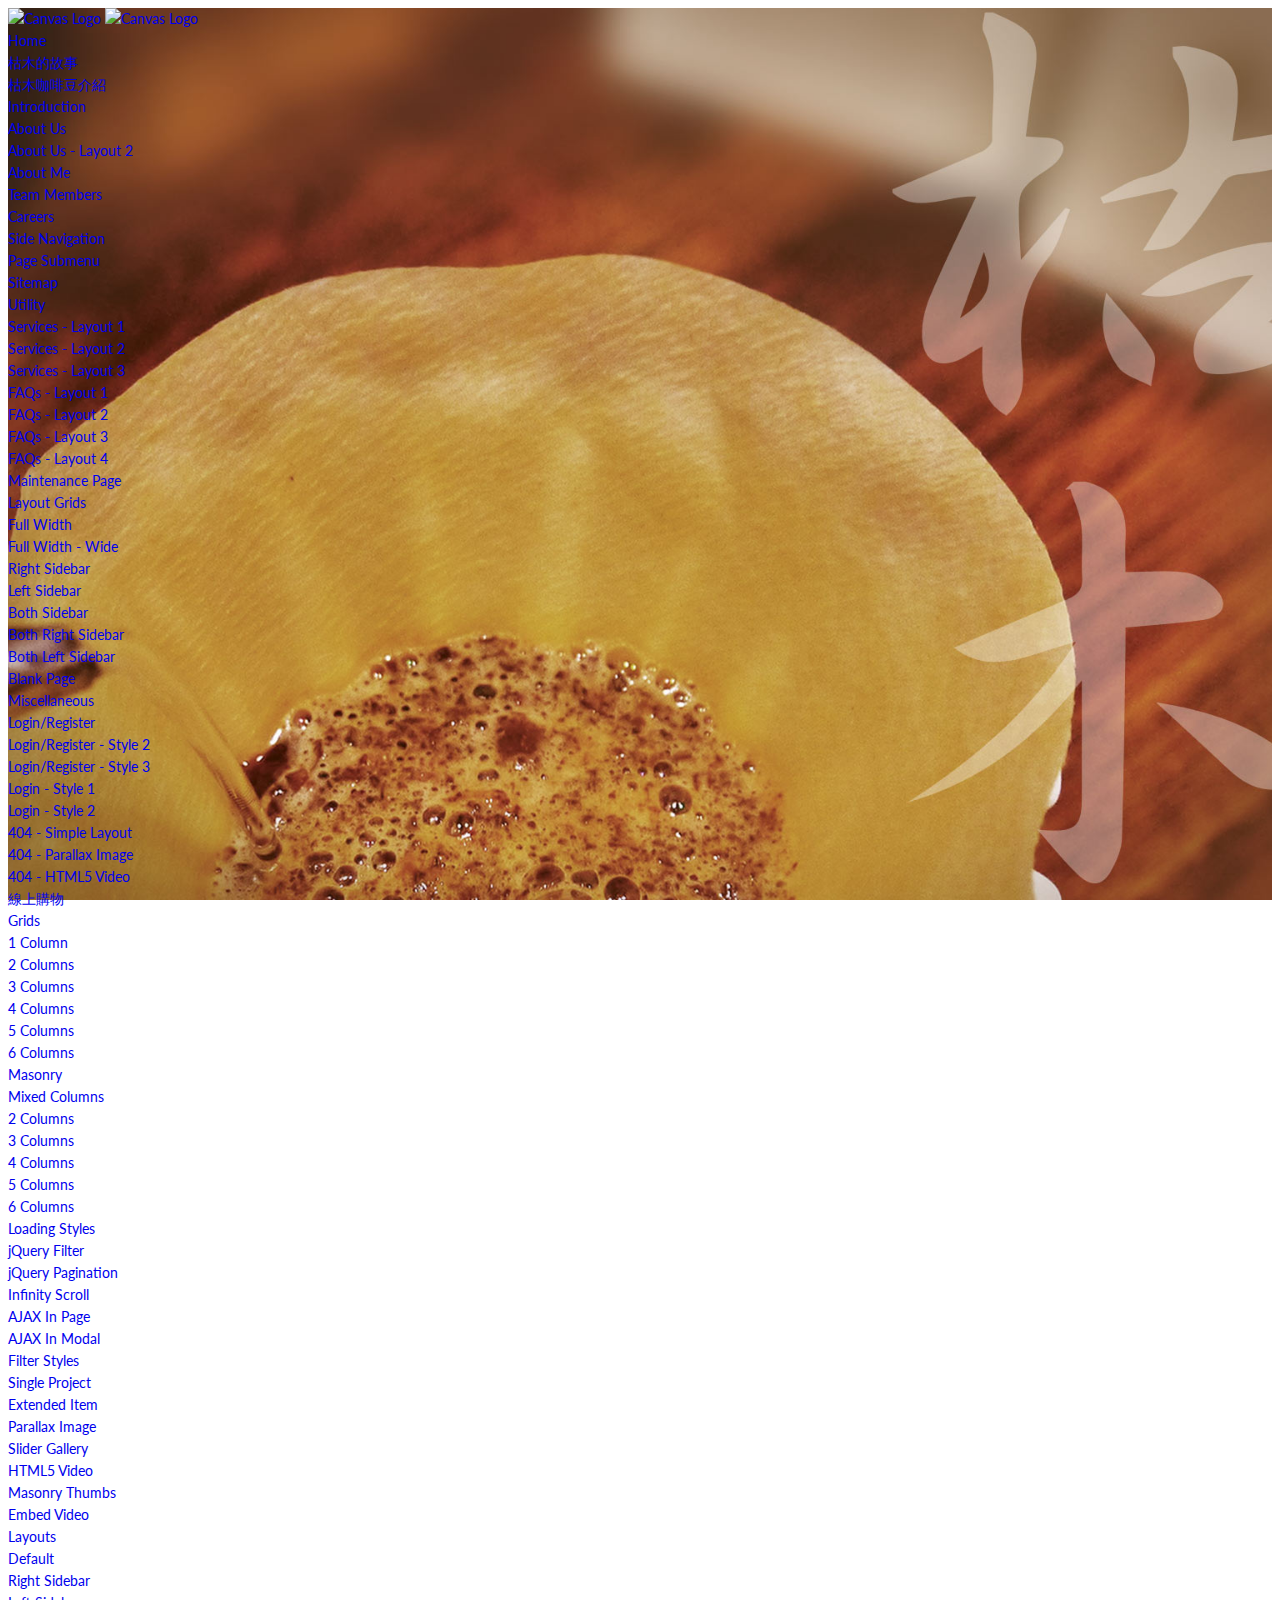
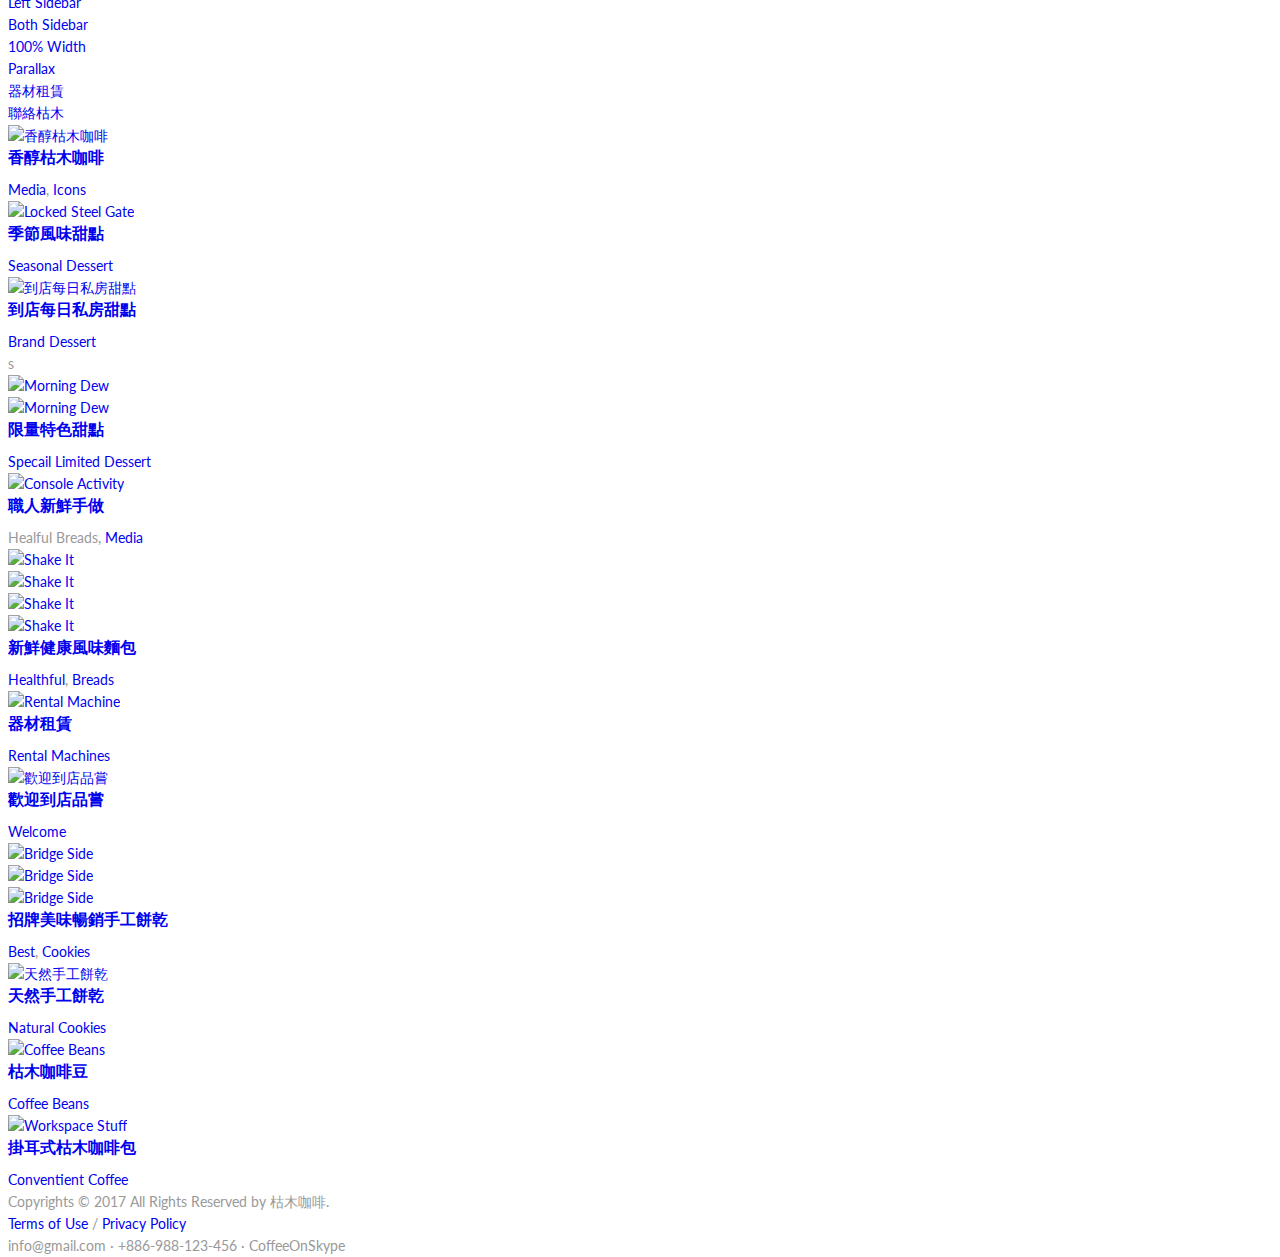
==== commit efe70a6f: "Add files via upload" ====
--- a/index.html
+++ b/index.html
@@ -1,352 +1,566 @@
-<!doctype html>
-<html class="no-js" lang="en">
-	<head>
-		<meta charset="utf-8">
-		<meta http-equiv="x-ua-compatible" content="ie=edge">
-		<title> 枯木咖啡 </title>
-		<meta name="description" content="">
-		<meta name="viewport" content="width=device-width, initial-scale=1">
-
-		<!-- favicon -->
-		<link rel="shortcut icon" type="image/x-icon" href="img/logo/favicon.ico">
-
-		<!-- all css here -->
-
-		<!-- bootstrap v3.3.6 css -->
-		<link rel="stylesheet" href="css/bootstrap.min.css">
-		<!-- Animate text css -->
-		<link rel="stylesheet" href="css/animate.css">
-		<!-- font-awesome css -->
-		<link rel="stylesheet" href="css/font-awesome.min.css">
-		<!-- video min css -->
-		<link rel="stylesheet" href="css/vide.min.css">
-		<!-- owl-carousel css -->
-		<link rel="stylesheet" href="css/owl.transitions.css">
-		<link rel="stylesheet" href="css/owl.carousel.css">
-		<!-- style css -->
-		<link rel="stylesheet" href="style.css">
-		<!-- responsive css -->
-		<link rel="stylesheet" href="css/responsive.css">
-		<!-- modernizr css -->
-		<script src="js/vendor/modernizr-2.8.3.min.js"></script>
-	</head>
-	<body data-spy="scroll" data-target="#navbar-example">
-		<!--[if lt IE 8]>
-			<p class="browserupgrade">You are using an <strong>outdated</strong> browser. Please <a href="http://browsehappy.com/">upgrade your browser</a> to improve your experience.</p>
-		<![endif]-->
-
-        <div id="preloader"></div>
-		<header>
-			<!-- Start Top Header -->
-			<div id="sticker" class="header-area">
-				<div class="container">
-					<!-- Navigation -->
-					<nav class="navbar navbar-default">
-						<!-- Brand and toggle get grouped for better mobile display -->
-						<div class="navbar-header">
-							<button type="button" class="navbar-toggle collapsed" data-toggle="collapse" data-target=".bs-example-navbar-collapse-1" aria-expanded="false">
-								<span class="sr-only">Toggle navigation</span>
-								<span class="icon-bar"></span>
-								<span class="icon-bar"></span>
-								<span class="icon-bar"></span>
-							</button>
-							<!-- Brand -->
-						<a class="navbar-brand page-scroll" href="index.html"><img src="img/logo/logo2.png" alt=""></a>
-						</div>
-						<!-- Collect the nav links, forms, and other content for toggling -->
-						<div class="collapse navbar-collapse main-menu bs-example-navbar-collapse-1" id="navbar-example">
-							<ul class="nav navbar-nav navbar-right">
-								<li class="active">
-									<a class="page-scroll" href="#home">首頁</a>
-								</li>
-								<li>
-									<a class="page-scroll" href="#portfolio">枯木的故事</a>
-								</li>
-								<li>
-									<a class="page-scroll" href="#productinfo">枯木咖啡豆介紹</a>
-								</li>
-								<li>
-									<a class="page-scroll" href="#shopping">線上購物</a>
-								</li>
-								<li>
-									<a class="page-scroll" href="#equip">器材租賃</a>
-								</li>
-								<li>
-									<a class="page-scroll" href="#contact">聯絡枯木</a>
-								</li>
-							</ul>
-						</div>
-						<!-- navbar-collapse -->
+<!DOCTYPE html>
+<html dir="ltr" lang="en-US">
+<head>
+
+	<meta http-equiv="content-type" content="text/html; charset=utf-8" />
+	<meta name="author" content="SemiColonWeb" />
+
+	<!-- Stylesheets
+	============================================= -->
+	<link href="http://fonts.googleapis.com/css?family=Lato:300,400,400italic,600,700|Raleway:300,400,500,600,700|Crete+Round:400italic" rel="stylesheet" type="text/css" />
+	<link rel="stylesheet" href="css/bootstrap.css" type="text/css" />
+	<link rel="stylesheet" href="style.css" type="text/css" />
+	<link rel="stylesheet" href="css/dark.css" type="text/css" />
+	<link rel="stylesheet" href="css/font-icons.css" type="text/css" />
+	<link rel="stylesheet" href="css/animate.css" type="text/css" />
+	<link rel="stylesheet" href="css/magnific-popup.css" type="text/css" />
+
+	<link rel="stylesheet" href="css/responsive.css" type="text/css" />
+	<meta name="viewport" content="width=device-width, initial-scale=1" />
+	<!--[if lt IE 9]>
+		<script src="http://css3-mediaqueries-js.googlecode.com/svn/trunk/css3-mediaqueries.js"></script>
+	<![endif]-->
+
+	<!-- Document Title
+	============================================= -->
+	<title>Portfolio - Mixed Masonry | Canvas</title>
+
+</head>
+
+<body class="stretched">
+
+	<!-- Document Wrapper
+	============================================= -->
+	<div id="wrapper" class="clearfix">
+
+		<!-- Header
+		============================================= -->
+		<header id="header" class="full-header">
+
+			<div id="header-wrap">
+
+				<div class="container clearfix">
+
+					<div id="primary-menu-trigger"><i class="icon-reorder"></i></div>
+
+					<!-- Logo
+					============================================= -->
+					<div id="logo">
+						<a href="index.html" class="standard-logo" data-dark-logo="images/logo-dark.png"><img src="images/logo.png" alt="Canvas Logo"></a>
+						<a href="index.html" class="retina-logo" data-dark-logo="images/logo-dark@2x.png"><img src="images/logo@2x.png" alt="Canvas Logo"></a>
+					</div><!-- #logo end -->
+
+					<!-- Primary Navigation
+					============================================= -->
+					<nav id="primary-menu">
+
+						<ul>
+							<li class="current"><a href="index.html"><div>Home</div></a>
+
+							</li>
+							<li><a href="#"><div>枯木的故事</div></a>
+
+							</li>
+							<li class="mega-menu"><a href="#"><div>枯木咖啡豆介紹</div></a>
+								<div class="mega-menu-content style-2 clearfix">
+									<ul class="mega-menu-column col-md-3">
+										<li class="mega-menu-title"><a href="#"><div>Introduction</div></a>
+											<ul>
+												<li><a href="about.html"><div>About Us</div></a></li>
+												<li><a href="about-2.html"><div>About Us - Layout 2</div></a></li>
+												<li><a href="about-me.html"><div>About Me</div></a></li>
+												<li><a href="team.html"><div>Team Members</div></a></li>
+												<li><a href="jobs.html"><div>Careers</div></a></li>
+												<li><a href="side-navigation.html"><div>Side Navigation</div></a></li>
+												<li><a href="page-submenu.html"><div>Page Submenu</div></a></li>
+												<li><a href="sitemap.html"><div>Sitemap</div></a></li>
+											</ul>
+										</li>
+									</ul>
+									<ul class="mega-menu-column col-md-3">
+										<li class="mega-menu-title"><a href="#"><div>Utility</div></a>
+											<ul>
+												<li><a href="services.html"><div>Services - Layout 1</div></a></li>
+												<li><a href="services-2.html"><div>Services - Layout 2</div></a></li>
+												<li><a href="services-3.html"><div>Services - Layout 3</div></a></li>
+												<li><a href="faqs.html"><div>FAQs - Layout 1</div></a></li>
+												<li><a href="faqs-2.html"><div>FAQs - Layout 2</div></a></li>
+												<li><a href="faqs-3.html"><div>FAQs - Layout 3</div></a></li>
+												<li><a href="faqs-4.html"><div>FAQs - Layout 4</div></a></li>
+												<li><a href="maintenance.html"><div>Maintenance Page</div></a></li>
+											</ul>
+										</li>
+									</ul>
+									<ul class="mega-menu-column col-md-3">
+										<li class="mega-menu-title"><a href="#"><div>Layout Grids</div></a>
+											<ul>
+												<li><a href="full-width.html"><div>Full Width</div></a></li>
+												<li><a href="full-width-wide.html"><div>Full Width - Wide</div></a></li>
+												<li><a href="right-sidebar.html"><div>Right Sidebar</div></a></li>
+												<li><a href="left-sidebar.html"><div>Left Sidebar</div></a></li>
+												<li><a href="both-sidebar.html"><div>Both Sidebar</div></a></li>
+												<li><a href="both-right-sidebar.html"><div>Both Right Sidebar</div></a></li>
+												<li><a href="both-left-sidebar.html"><div>Both Left Sidebar</div></a></li>
+												<li><a href="blank-page.html"><div>Blank Page</div></a></li>
+											</ul>
+										</li>
+									</ul>
+									<ul class="mega-menu-column col-md-3">
+										<li class="mega-menu-title"><a href="#"><div>Miscellaneous</div></a>
+											<ul>
+												<li><a href="login-register.html"><div>Login/Register</div></a></li>
+												<li><a href="login-register-2.html"><div>Login/Register - Style 2</div></a></li>
+												<li><a href="login-register-3.html"><div>Login/Register - Style 3</div></a></li>
+												<li><a href="login-1.html"><div>Login - Style 1</div></a></li>
+												<li><a href="login-2.html"><div>Login - Style 2</div></a></li>
+												<li><a href="404.html"><div>404 - Simple Layout</div></a></li>
+												<li><a href="404-2.html"><div>404 - Parallax Image</div></a></li>
+												<li><a href="404-3.html"><div>404 - HTML5 Video</div></a></li>
+											</ul>
+										</li>
+									</ul>
+								</div>
+							</li>
+							<li class="mega-menu"><a href="#"><div>線上購物</div></a>
+								<div class="mega-menu-content style-2 clearfix">
+									<ul class="mega-menu-column col-5">
+										<li class="mega-menu-title"><a href="#"><div>Grids</div></a>
+											<ul>
+												<li><a href="portfolio-1.html"><div>1 Column</div></a></li>
+												<li><a href="portfolio-2.html"><div>2 Columns</div></a></li>
+												<li><a href="portfolio-3.html"><div>3 Columns</div></a></li>
+												<li><a href="portfolio.html"><div>4 Columns</div></a></li>
+												<li><a href="portfolio-5.html"><div>5 Columns</div></a></li>
+												<li><a href="portfolio-6.html"><div>6 Columns</div></a></li>
+											</ul>
+										</li>
+									</ul>
+									<ul class="mega-menu-column col-5">
+										<li class="mega-menu-title"><a href="#"><div>Masonry</div></a>
+											<ul>
+												<li><a href="portfolio-mixed-masonry.html"><div>Mixed Columns</div></a></li>
+												<li><a href="portfolio-2-masonry.html"><div>2 Columns</div></a></li>
+												<li><a href="portfolio-3-masonry.html"><div>3 Columns</div></a></li>
+												<li><a href="portfolio-masonry.html"><div>4 Columns</div></a></li>
+												<li><a href="portfolio-5-masonry.html"><div>5 Columns</div></a></li>
+												<li><a href="portfolio-6-masonry.html"><div>6 Columns</div></a></li>
+											</ul>
+										</li>
+									</ul>
+									<ul class="mega-menu-column col-5">
+										<li class="mega-menu-title"><a href="#"><div>Loading Styles</div></a>
+											<ul>
+												<li><a href="portfolio.html"><div>jQuery Filter</div></a></li>
+												<li><a href="portfolio-jpagination.html"><div>jQuery Pagination</div></a></li>
+												<li><a href="portfolio-infinity-scroll.html"><div>Infinity Scroll</div></a></li>
+												<li><a href="portfolio-ajax.html"><div>AJAX In Page</div></a></li>
+												<li><a href="portfolio-ajax-in-modal.html"><div>AJAX In Modal</div></a></li>
+												<li><a href="portfolio-filter-styles.html"><div>Filter Styles</div></a></li>
+											</ul>
+										</li>
+									</ul>
+									<ul class="mega-menu-column col-5">
+										<li class="mega-menu-title"><a href="#"><div>Single Project</div></a>
+											<ul>
+												<li><a href="portfolio-single-extended.html"><div>Extended Item</div></a></li>
+												<li><a href="portfolio-single-fullwidth.html"><div>Parallax Image</div></a></li>
+												<li><a href="portfolio-single-gallery-full.html"><div>Slider Gallery</div></a></li>
+												<li><a href="portfolio-single-video-fullwidth-left-sidebar.html"><div>HTML5 Video</div></a></li>
+												<li><a href="portfolio-single-thumbs-right-sidebar.html"><div>Masonry Thumbs</div></a></li>
+												<li><a href="portfolio-single-video-both-sidebar.html"><div>Embed Video</div></a></li>
+											</ul>
+										</li>
+									</ul>
+									<ul class="mega-menu-column col-5">
+										<li class="mega-menu-title"><a href="#"><div>Layouts</div></a>
+											<ul>
+												<li><a href="portfolio-nomargin.html"><div>Default</div></a></li>
+												<li><a href="portfolio-1-alt-right-sidebar.html"><div>Right Sidebar</div></a></li>
+												<li><a href="portfolio-3-left-sidebar.html"><div>Left Sidebar</div></a></li>
+												<li><a href="portfolio-2-both-sidebar.html"><div>Both Sidebar</div></a></li>
+												<li><a href="portfolio-fullwidth-notitle.html"><div>100% Width</div></a></li>
+												<li><a href="portfolio-parallax.html"><div>Parallax</div></a></li>
+											</ul>
+										</li>
+									</ul>
+								</div>
+							</li>
+							<li class="mega-menu"><a href="#"><div>器材租賃</div></a>
+
+							</li>
+							<li><a href="shop.html"><div>聯絡枯木</div></a>
+
+							</li>
+
+						</ul>
+
+						<!-- Top Cart
+						============================================= -->
+						<!-- #top-cart end -->
+
+						<!-- Top Search
+						============================================= -->
+						<!-- #top-search end -->
+
+					</nav><!-- #primary-menu end -->
+
+				</div>
+
+			</div>
+
+		</header><!-- #header end -->
+
+		<!-- Page Title
+		============================================= -->
+
+
+		<!-- Page Sub Menu
+		============================================= -->
+		<div id="page-menu" class="no-sticky">
+
+			<!--<div id="page-menu-wrap">
+
+				<div class="container clearfix">
+
+					<div class="menu-title">枯木<span>特色</span></div>
+
+					<nav>
+						<ul class="custom-filter" data-container="#portfolio" data-active-class="current">
+							<li class="current"><a href="#" data-filter="*"><div>Show All</div></a></li>
+							<li><a href="#" data-filter=".pf-icons"><div>Icons</div></a></li>
+							<li><a href="#" data-filter=".pf-illustrations"><div>Illustrations</div></a></li>
+							<li><a href="#" data-filter=".pf-uielements"><div>UI Elements</div></a></li>
+							<li><a href="#" data-filter=".pf-media"><div>Media</div></a></li>
+							<li><a href="#" data-filter=".pf-graphics"><div>Graphics</div></a></li>
+						</ul>
 					</nav>
-					<!-- END: Navigation -->
+
+				<div id="page-submenu-trigger"><i class="icon-reorder"></i></div>
+
 				</div>
+
+			</div>-->
+
+		</div><!-- #page-menu end -->
+
+		<!-- Content
+		============================================= -->
+		<section id="content">
+
+			<div class="content-wrap" style="padding: 1px 0 0 0;">
+
+				<!-- Portfolio Items
+				============================================= -->
+				<div id="portfolio" class="portfolio grid-container portfolio-nomargin portfolio-full portfolio-masonry mixed-masonry grid-container clearfix">
+
+					<article class="portfolio-item pf-media pf-icons wide">
+						<div class="portfolio-image">
+							<a href="portfolio-single.html">
+								<img src="images/portfolio/4/mixed/1.jpg" alt="香醇枯木咖啡">
+							</a>
+							<div class="portfolio-overlay">
+								<div class="portfolio-desc">
+									<h3><a href="portfolio-single.html">香醇枯木咖啡</a></h3>
+									<span><a href="#">Media</a>, <a href="#">Icons</a></span>
+								</div>
+								<a href="images/portfolio/full/1.jpg" class="left-icon" data-lightbox="image"><i class="icon-line-plus"></i></a>
+								<a href="portfolio-single.html" class="right-icon"><i class="icon-line-ellipsis"></i></a>
+							</div>
+						</div>
+					</article>
+
+					<article class="portfolio-item pf-illustrations">
+						<div class="portfolio-image">
+							<a href="portfolio-single.html">
+								<img src="images/portfolio/4/mixed/2.jpg" alt="Locked Steel Gate">
+							</a>
+							<div class="portfolio-overlay">
+								<div class="portfolio-desc">
+									<h3><a href="portfolio-single.html">季節風味甜點</a></h3>
+									<span><a href="#">Seasonal Dessert</a></span>
+								</div>
+								<!--<a href="images/portfolio/full/2.jpg" class="left-icon" data-lightbox="image"><i class="icon-line-plus"></i></a>
+								<a href="portfolio-single.html" class="right-icon"><i class="icon-line-ellipsis"></i></a>-->
+							</div>
+						</div>
+					</article>
+
+					<article class="portfolio-item pf-graphics pf-uielements">
+						<div class="portfolio-image">
+							<a href="#">
+								<img src="images/portfolio/4/mixed/3.jpg" alt="到店每日私房甜點">
+							</a>
+							<div class="portfolio-overlay">
+								<div class="portfolio-desc">
+									<h3><a href="portfolio-single-video.html">到店每日私房甜點</a></h3>
+									<span><a href="#">Brand</a> <a href="#">Dessert</a></span>
+								</div>
+								<!--<a href="http://vimeo.com/89396394" class="left-icon" data-lightbox="iframe"><i class="icon-line-play"></i></a>
+								<a href="portfolio-single-video.html" class="right-icon"><i class="icon-line-ellipsis"></i></a>-->s
+							</div>
+						</div>
+					</article>
+
+					<article class="portfolio-item pf-icons pf-illustrations wide">
+						<div class="portfolio-image">
+							<div class="fslider" data-arrows="false" data-speed="400" data-pause="4000">
+								<div class="flexslider">
+									<div class="slider-wrap">
+										<div class="slide"><a href="portfolio-single-gallery.html"><img src="images/portfolio/4/mixed/4.jpg" alt="Morning Dew"></a></div>
+										<div class="slide"><a href="portfolio-single-gallery.html"><img src="images/portfolio/4/mixed/4-1.jpg" alt="Morning Dew"></a></div>
+									</div>
+								</div>
+							</div>
+							<div class="portfolio-overlay" data-lightbox="gallery">
+								<div class="portfolio-desc">
+									<h3><a href="portfolio-single-gallery.html">限量特色甜點</a></h3>
+									<span><a href="#"><a href="#">Specail Limited</a> <a href="#">Dessert</a></span>
+								</div>
+								<!--<a href="images/portfolio/full/4.jpg" class="left-icon" data-lightbox="gallery-item"><i class="icon-line-stack-2"></i></a>-->
+								<a href="images/portfolio/full/4-1.jpg" class="hidden" data-lightbox="gallery-item"></a>
+								<a href="portfolio-single-gallery.html" class="right-icon"><i class="icon-line-ellipsis"></i></a>
+							</div>
+						</div>
+					</article>
+
+					<article class="portfolio-item pf-uielements pf-media">
+						<div class="portfolio-image">
+							<a href="portfolio-single.html">
+								<img src="images/portfolio/4/mixed/5.jpg" alt="Console Activity">
+							</a>
+							<div class="portfolio-overlay">
+								<div class="portfolio-desc">
+									<h3><a href="portfolio-single.html">職人新鮮手做</a></h3>
+									<span>Healful Breads</a>, <a href="#">Media</a></span>
+								</div>
+								<!--<a href="images/portfolio/full/5.jpg" class="left-icon" data-lightbox="image"><i class="icon-line-plus"></i></a>
+								<a href="portfolio-single.html" class="right-icon"><i class="icon-line-ellipsis"></i></a>-->
+							</div>
+						</div>
+					</article>
+
+					<article class="portfolio-item pf-graphics pf-illustrations">
+						<div class="portfolio-image">
+							<div class="fslider" data-arrows="false">
+								<div class="flexslider">
+									<div class="slider-wrap">
+										<div class="slide"><a href="portfolio-single-gallery.html"><img src="images/portfolio/4/mixed/6.jpg" alt="Shake It"></a></div>
+										<div class="slide"><a href="portfolio-single-gallery.html"><img src="images/portfolio/4/mixed/6-1.jpg" alt="Shake It"></a></div>
+										<div class="slide"><a href="portfolio-single-gallery.html"><img src="images/portfolio/4/mixed/6-2.jpg" alt="Shake It"></a></div>
+										<div class="slide"><a href="portfolio-single-gallery.html"><img src="images/portfolio/4/mixed/6-3.jpg" alt="Shake It"></a></div>
+									</div>
+								</div>
+							</div>
+							<div class="portfolio-overlay" data-lightbox="gallery">
+								<div class="portfolio-desc">
+									<h3><a href="portfolio-single-gallery.html">新鮮健康風味麵包</a></h3>
+									<span><a href="#">Healthful</a>, <a href="#">Breads</a></span>
+								</div>
+								<!--<a href="images/portfolio/full/6.jpg" class="left-icon" data-lightbox="gallery-item"><i class="icon-line-stack-2"></i></a>
+								<a href="images/portfolio/full/6-1.jpg" class="hidden" data-lightbox="gallery-item"></a>
+								<a href="images/portfolio/full/6-2.jpg" class="hidden" data-lightbox="gallery-item"></a>
+								<a href="images/portfolio/full/6-3.jpg" class="hidden" data-lightbox="gallery-item"></a>-->
+								<a href="portfolio-single-gallery.html" class="right-icon"><i class="icon-line-ellipsis"></i></a>
+							</div>
+						</div>
+					</article>
+
+					<article class="portfolio-item pf-uielements pf-icons">
+						<div class="portfolio-image">
+							<a href="portfolio-single-video.html">
+								<img src="images/portfolio/4/mixed/7.jpg" alt="Rental Machine">
+							</a>
+							<div class="portfolio-overlay">
+								<div class="portfolio-desc">
+									<h3><a href="portfolio-single-video.html">器材租賃</a></h3>
+									<span><a href="#">Rental</a> <a href="#">Machines</a></span>
+								</div>
+								<!--<a href="http://www.youtube.com/watch?v=kuceVNBTJio" class="left-icon" data-lightbox="iframe"><i class="icon-line-play"></i></a>-->
+								<a href="portfolio-single-video.html" class="right-icon"><i class="icon-line-ellipsis"></i></a>
+							</div>
+						</div>
+					</article>
+
+					<article class="portfolio-item pf-graphics">
+						<div class="portfolio-image">
+							<a href="portfolio-single.html">
+								<img src="images/portfolio/4/mixed/8.jpg" alt="歡迎到店品嘗">
+							</a>
+							<div class="portfolio-overlay">
+								<div class="portfolio-desc">
+									<h3><a href="portfolio-single.html">歡迎到店品嘗</a></h3>
+									<span><a href="#">Welcome</a></span>
+								</div>
+								<!--<a href="images/portfolio/full/8.jpg" class="left-icon" data-lightbox="image"><i class="icon-line-plus"></i></a>
+								<a href="portfolio-single.html" class="right-icon"><i class="icon-line-ellipsis"></i></a>-->
+							</div>
+						</div>
+					</article>
+
+					<article class="portfolio-item pf-illustrations pf-icons wide">
+						<div class="portfolio-image">
+							<div class="fslider" data-arrows="false" data-speed="650" data-pause="3500" data-animation="fade">
+								<div class="flexslider">
+									<div class="slider-wrap">
+										<div class="slide"><a href="portfolio-single-gallery.html"><img src="images/portfolio/4/mixed/9.jpg" alt="Bridge Side"></a></div>
+										<div class="slide"><a href="portfolio-single-gallery.html"><img src="images/portfolio/4/mixed/9-1.jpg" alt="Bridge Side"></a></div>
+										<div class="slide"><a href="portfolio-single-gallery.html"><img src="images/portfolio/4/mixed/9-2.jpg" alt="Bridge Side"></a></div>
+									</div>
+								</div>
+							</div>
+							<div class="portfolio-overlay" data-lightbox="gallery">
+								<div class="portfolio-desc">
+									<h3><a href="portfolio-single.html">招牌美味暢銷手工餅乾</a></h3>
+									<span><a href="#">Best</a>, <a href="#">Cookies</a></span>
+								</div>
+								<!--<a href="images/portfolio/full/9.jpg" class="left-icon" data-lightbox="gallery-item"><i class="icon-line-stack-2"></i></a>
+								<a href="images/portfolio/full/9-1.jpg" class="hidden" data-lightbox="gallery-item"></a>
+								<a href="images/portfolio/full/9-2.jpg" class="hidden" data-lightbox="gallery-item"></a>-->
+								<a href="portfolio-single-gallery.html" class="right-icon"><i class="icon-line-ellipsis"></i></a>
+							</div>
+						</div>
+					</article>
+
+					<article class="portfolio-item pf-graphics pf-media pf-uielements">
+						<div class="portfolio-image">
+							<a href="portfolio-single-video.html">
+								<img src="images/portfolio/4/mixed/10.jpg" alt="天然手工餅乾">
+							</a>
+							<div class="portfolio-overlay">
+								<div class="portfolio-desc">
+									<h3><a href="portfolio-single-video.html">天然手工餅乾</a></h3>
+									<span><a href="#">Natural</a> <a href="#">Cookies</a></span>
+								</div>
+								<!--<a href="http://vimeo.com/91973305" class="left-icon" data-lightbox="iframe"><i class="icon-line-play"></i></a>
+								<a href="portfolio-single-video.html" class="right-icon"><i class="icon-line-ellipsis"></i></a>-->
+							</div>
+						</div>
+					</article>
+
+					<article class="portfolio-item pf-media pf-icons">
+						<div class="portfolio-image">
+							<a href="portfolio-single.html">
+								<img src="images/portfolio/4/mixed/11.jpg" alt="Coffee Beans">
+							</a>
+							<div class="portfolio-overlay">
+								<div class="portfolio-desc">
+									<h3><a href="portfolio-single.html">枯木咖啡豆</a></h3>
+									<span><a href="#">Coffee</a> <a href="#">Beans</a></span>
+								</div>
+								<!--<a href="images/portfolio/full/11.jpg" class="left-icon" data-lightbox="image"><i class="icon-line-plus"></i></a>-->
+								<a href="portfolio-single.html" class="right-icon"><i class="icon-line-ellipsis"></i></a>
+							</div>
+						</div>
+					</article>
+
+					<article class="portfolio-item pf-illustrations pf-graphics wide">
+						<div class="portfolio-image">
+							<a href="portfolio-single-gallery.html">
+								<img src="images/portfolio/4/mixed/12.jpg" alt="Workspace Stuff">
+							</a>
+							<div class="portfolio-overlay" data-lightbox="gallery">
+								<div class="portfolio-desc">
+									<h3><a href="portfolio-single-gallery.html">掛耳式枯木咖啡包</a></h3>
+									<span><a href="#">Conventient</a> <a href="#">Coffee</a></span>
+								</div>
+								<!--<a href="images/portfolio/full/12.jpg" class="left-icon" data-lightbox="gallery-item"><i class="icon-line-stack-2"></i></a>
+								<a href="images/portfolio/full/12-1.jpg" class="hidden" data-lightbox="gallery-item"></a>-->
+								<a href="portfolio-single-gallery.html" class="right-icon"><i class="icon-line-ellipsis"></i></a>
+							</div>
+						</div>
+					</article>
+
+				</div><!-- #portfolio end -->
+
 			</div>
-			<!-- End Top Header -->
-			<!-- Start Bottom Header -->
-			<div id="home" class="header-img">
-			    <div class="header-overlay"></div>
-				<div class="container">
-					<div class="row">
-						<div class="col-md-12 col-sm-12 col-xs-12 text-center">
-							<div class="header-bottom">
-								<div class="layer2 wow zoomIn" data-wow-duration="1s" data-wow-delay=".4s">
-									<img src="img/background/mainlogo.png"/>
-									<!--<h1 class="title2 mes-title2">枯木咖啡</h1>-->
-								</div>
-								<div class="layer3 wow zoomInUp" data-wow-duration="2s" data-wow-delay="1s">
-									<h2 class="title3">Profesional Flavor Coffe</h2>
-								</div>
-							</div>
-						</div>
+
+		</section><!-- #content end -->
+
+		<!-- Footer
+		============================================= -->
+		<footer id="footer" class="dark">
+
+
+
+			<!-- Copyrights
+			============================================= -->
+			<div id="copyrights">
+
+				<div class="container clearfix">
+
+					<div class="col_half">
+						Copyrights &copy; 2017 All Rights Reserved by 枯木咖啡.<br>
+						<div class="copyright-links"><a href="#">Terms of Use</a> / <a href="#">Privacy Policy</a></div>
 					</div>
-					<div class="row three-row">
-						<div class="col-md-12 col-sm-12 hidden-xs text-left">
-							<div class="head-left">
-                                <div class="layer6">
-                                	<h4 class="title6">明星商品</h4>
-                                </div>
-                                <div class="animate-img2 slide-indicator">
-                                	<div class="left-layer1">
-                                		<a href="#"><img src="img/header/ani1.gif" alt=""></a>
-                                	</div>
-                                	<div class="left-layer2">
-                                		<a href="#"><img src="img/header/ani2.gif" alt=""></a>
-                                	</div>
-                                	<div class="left-layer3">
-                                		<a href="#"><img src="img/header/ani3.gif" alt=""></a>
-                                	</div>
-                                	<div class="left-layer4">
-                                		<a href="#"><img src="img/header/ani4.gif" alt=""></a>
-                                	</div>
-                                	<div class="left-layer5">
-                                		<a href="#"><img src="img/header/ani5.gif" alt=""></a>
-                                	</div>
-                                </div>
-							</div>
-					    </div>
+
+					<div class="col_half col_last tright">
+						<div class="fright clearfix">
+							<a href="#" class="social-icon si-small si-borderless si-facebook">
+								<i class="icon-facebook"></i>
+								<i class="icon-facebook"></i>
+							</a>
+
+							<a href="#" class="social-icon si-small si-borderless si-twitter">
+								<i class="icon-twitter"></i>
+								<i class="icon-twitter"></i>
+							</a>
+
+							<a href="#" class="social-icon si-small si-borderless si-gplus">
+								<i class="icon-gplus"></i>
+								<i class="icon-gplus"></i>
+							</a>
+
+							<a href="#" class="social-icon si-small si-borderless si-pinterest">
+								<i class="icon-pinterest"></i>
+								<i class="icon-pinterest"></i>
+							</a>
+
+							<a href="#" class="social-icon si-small si-borderless si-vimeo">
+								<i class="icon-vimeo"></i>
+								<i class="icon-vimeo"></i>
+							</a>
+
+							<a href="#" class="social-icon si-small si-borderless si-github">
+								<i class="icon-github"></i>
+								<i class="icon-github"></i>
+							</a>
+
+							<a href="#" class="social-icon si-small si-borderless si-yahoo">
+								<i class="icon-yahoo"></i>
+								<i class="icon-yahoo"></i>
+							</a>
+
+							<a href="#" class="social-icon si-small si-borderless si-linkedin">
+								<i class="icon-linkedin"></i>
+								<i class="icon-linkedin"></i>
+							</a>
+						</div>
+
+						<div class="clear"></div>
+
+						<i class="icon-envelope2"></i> info@gmail.com <span class="middot">&middot;</span> <i class="icon-headphones"></i> +886-988-123-456 <span class="middot">&middot;</span> <i class="icon-skype2"></i> CoffeeOnSkype
 					</div>
+
 				</div>
-			</div>
-			<!-- Start Bottom Header -->
-		</header>
-		<!-- END Header -->
-		<!-- Start portfolio Area -->
-		<div id="portfolio" class="portfolio-inner area-padding">
-			<div class="container">
-				<!-- section head -->
-				<div class="row">
-					<div class="col-md-12 col-sm-12 col-xs-12">
-						<div class="section-head text-center">
-							<h3>枯木的故事</h3>
-						</div>
-					</div>
-				</div>
-				<div class="row">
-					<!-- Start portfolio Area -->
-					<div class="awesome-project fix text-center">
-						<div class="col-md-12 col-sm-12 col-xs-12">
-							<div class="awesome-menu ">
-								<!--
-								<ul class="portfolio-menu">
-									<li><a href="#" class="active" data-filter="*" >所有紀事</a></li>
-									<li><a href="#" data-filter=".degien">原野情懷</a></li>
-									<li><a href="#" data-filter=".development">特色商品</a></li>
-									<li><a href="#" data-filter=".photoshop">忠實夥伴</a></li>
-								</ul>-->
-							</div>
-						</div>
-					</div>
-				</div>
-				<div class="row">
-					<div class="col-md-12 col-sm-12">
-						<div class="portfolio-content masonry-portfolio">
-							<!-- single-awesome-project start -->
-							<div class="single-awesome-project photoshop development">
-								<div class="awesome-img">
-									<a href="project-1.html"><img src="img/portfolio/1.jpg" alt="" /></a>
-									<div class="add-actions">
-										<div class="project-dec">
-											<h5><a href="project-1.html">枯木咖啡精選禮盒</a></h5>
-											<span>On Sale</span>
-										</div>
-									</div>
-								</div>
-							</div>
-							<!-- single-awesome-project start -->
-							<div class="single-awesome-project photoshop degien">
-								<div class="awesome-img">
-									<a href="#"><img src="img/portfolio/masonry/7.jpg" alt="" /></a>
-									<div class="add-actions">
-										<div class="project-dec">
-											<h5><a href="#">手沖咖啡</a></h5>
-											<span>Pour Over Coffee</span>
-										</div>
-									</div>
-								</div>
-							</div>
-							<!-- single-awesome-project start -->
-							<div class="single-awesome-project degien ">
-								<div class="awesome-img">
-									<a href="project-1.html"><img src="img/portfolio/2.jpg" alt="" /></a>
-									<div class="add-actions">
-										<div class="project-dec">
-											<h5><a href="project-1.html">掛耳式咖啡包</a></h5>
-											<span>Drip Bag Coffee</span>
-										</div>
-									</div>
-								</div>
-							</div>
-							<!-- single-awesome-project start -->
-							<div class="single-awesome-project photoshop">
-								<div class="awesome-img">
-									<a href="#"><img src="img/portfolio/masonry/8.jpg" alt="" /></a>
-									<div class="add-actions">
-										<div class="project-dec">
-											<h5><a href="#">現煮熱咖啡</a></h5>
-											<span>Enjoy Coffee</span>
-										</div>
-									</div>
-								</div>
-							</div>
-							<!-- single-awesome-project start -->
-							<div class="single-awesome-project degien development">
-								<div class="awesome-img">
-									<a href="project-1.html"><img src="img/portfolio/masonry/9.jpg" alt="" /></a>
-									<div class="add-actions">
-										<div class="project-dec">
-											<h5><a href="project-1.html">塞外風情</a></h5>
-											<span>Landscape</span>
-										</div>
-									</div>
-								</div>
-							</div>
-							<!-- single-awesome-project start -->
-							<div class="single-awesome-project development">
-								<div class="awesome-img">
-									<a href=""><img src="img/portfolio/3.jpg" alt="" /></a>
-									<div class="add-actions">
-										<div class="project-dec">
-											<h5><a href="">關於枯木</a></h5>
-											<span>Brand Story</span>
-										</div>
-									</div>
-								</div>
-							</div>
-							<!-- single-awesome-project start -->
-							<div class="single-awesome-project photoshop development">
-								<div class="awesome-img">
-									<a href="project-1.html"><img src="img/portfolio/4.jpg" alt="" /></a>
-									<div class="add-actions">
-										<div class="project-dec">
-											<h5><a href="project-1.html">咖啡周邊</a></h5>
-											<span>Equipments</span>
-										</div>
-									</div>
-								</div>
-							</div>
-							<!-- single-awesome-project start -->
-							<div class="single-awesome-project photoshop degien">
-								<div class="awesome-img">
-									<a href="project-1.html"><img src="img/portfolio/masonry/10.jpg" alt="" /></a>
-									<div class="add-actions">
-										<div class="project-dec">
-											<h5><a href="project-1.html">新鮮麵包</a></h5>
-											<span>Breads</span>
-										</div>
-									</div>
-								</div>
-							</div>
-							<!-- single-awesome-project start -->
-							<div class="single-awesome-project photoshop development">
-								<div class="awesome-img">
-									<a href="project-1.html"><img src="img/portfolio/5.jpg" alt="" /></a>
-									<div class="add-actions">
-										<div class="project-dec">
-											<h5><a href="project-1.html">手工餅乾</a></h5>
-											<span>Hand-made Cookie</span>
-										</div>
-									</div>
-								</div>
-							</div>
-							<!-- single-awesome-project start -->
-							<div class="single-awesome-project degien">
-								<div class="awesome-img">
-									<a href="project-1.html"><img src="img/portfolio/masonry/11.jpg" alt="" /></a>
-									<div class="add-actions">
-										<div class="project-dec">
-											<h5><a href="project-1.html">邊疆豪情</a></h5>
-											<span>Frontier</span>
-										</div>
-									</div>
-								</div>
-							</div>
-							<!-- single-awesome-project start -->
-							<div class="single-awesome-project photoshop degien">
-								<div class="awesome-img">
-									<a href="#"><img src="img/portfolio/masonry/12.jpg" alt="" /></a>
-									<div class="add-actions">
-										<div class="project-dec">
-											<h5><a href="#">最忠實的夥伴</a></h5>
-											<span>My Partners</span>
-										</div>
-									</div>
-								</div>
-							</div>
-							<!-- single-awesome-project start -->
-							<div class="single-awesome-project photoshop">
-								<div class="awesome-img">
-									<a href="project-1.html"><img src="img/portfolio/6.jpg" alt="" /></a>
-									<div class="add-actions">
-										<div class="project-dec">
-											<h5><a href="project-1.html">各式咖啡</a></h5>
-											<span>Coffee Beans</span>
-										</div>
-									</div>
-								</div>
-							</div>
-						</div>
-					</div>
-				</div>
-			</div>
-		</div>
-		<!-- End portfolio Area -->
-		<div class="clearfix"></div>
-		<!-- End Contact Area -->
-		<!-- Start Footer bottom Area -->
-		<div class="footer-area text-center">
-		   <div class="container">
-			   <div class="row">
-				  <div class="col-lg-12 col-md-12 col-sm-12 col-xs-12">
-						<div class="copyright text-center">
-							<p>Copyright © 2017 <a href="#"> 枯木咖啡</a>. All Rights Reserved</p>
-						</div>
-				   </div>
-			   </div>
-		   </div>
-		</div>
-
-		<!-- all js here -->
-
-		<!-- jquery latest version -->
-		<script src="js/vendor/jquery-1.12.4.min.js"></script>
-		<!-- bootstrap js -->
-		<script src="js/bootstrap.min.js"></script>
-		<!-- easing js -->
-		<script src="js/easing.js"></script>
-        <!-- ytplayer js -->
-        <script src="js/ytplayer.min.js"></script>
-        <!-- Ajax js -->
-        <script src="js/ajax.js"></script>
-        <!-- animated js -->
-        <script src="js/isotope.pkgd.min.js"></script>
-        <!-- animated js -->
-        <script src="js/owl.carousel.min.js"></script>
-        <!-- wow js -->
-        <script src="js/wow.min.js"></script>
-		<!-- plugins js -->
-		<script src="js/plugins.js"></script>
-		<!-- main js -->
-		<script src="js/main.js"></script>
-	</body>
-
+
+			</div><!-- #copyrights end -->
+
+		</footer><!-- #footer end -->
+
+	</div><!-- #wrapper end -->
+
+	<!-- Go To Top
+	============================================= -->
+	<div id="gotoTop" class="icon-angle-up"></div>
+
+	<!-- External JavaScripts
+	============================================= -->
+	<script type="text/javascript" src="js/jquery.js"></script>
+	<script type="text/javascript" src="js/plugins.js"></script>
+
+	<!-- Footer Scripts
+	============================================= -->
+	<script type="text/javascript" src="js/functions.js"></script>
+
+</body>
 </html>
